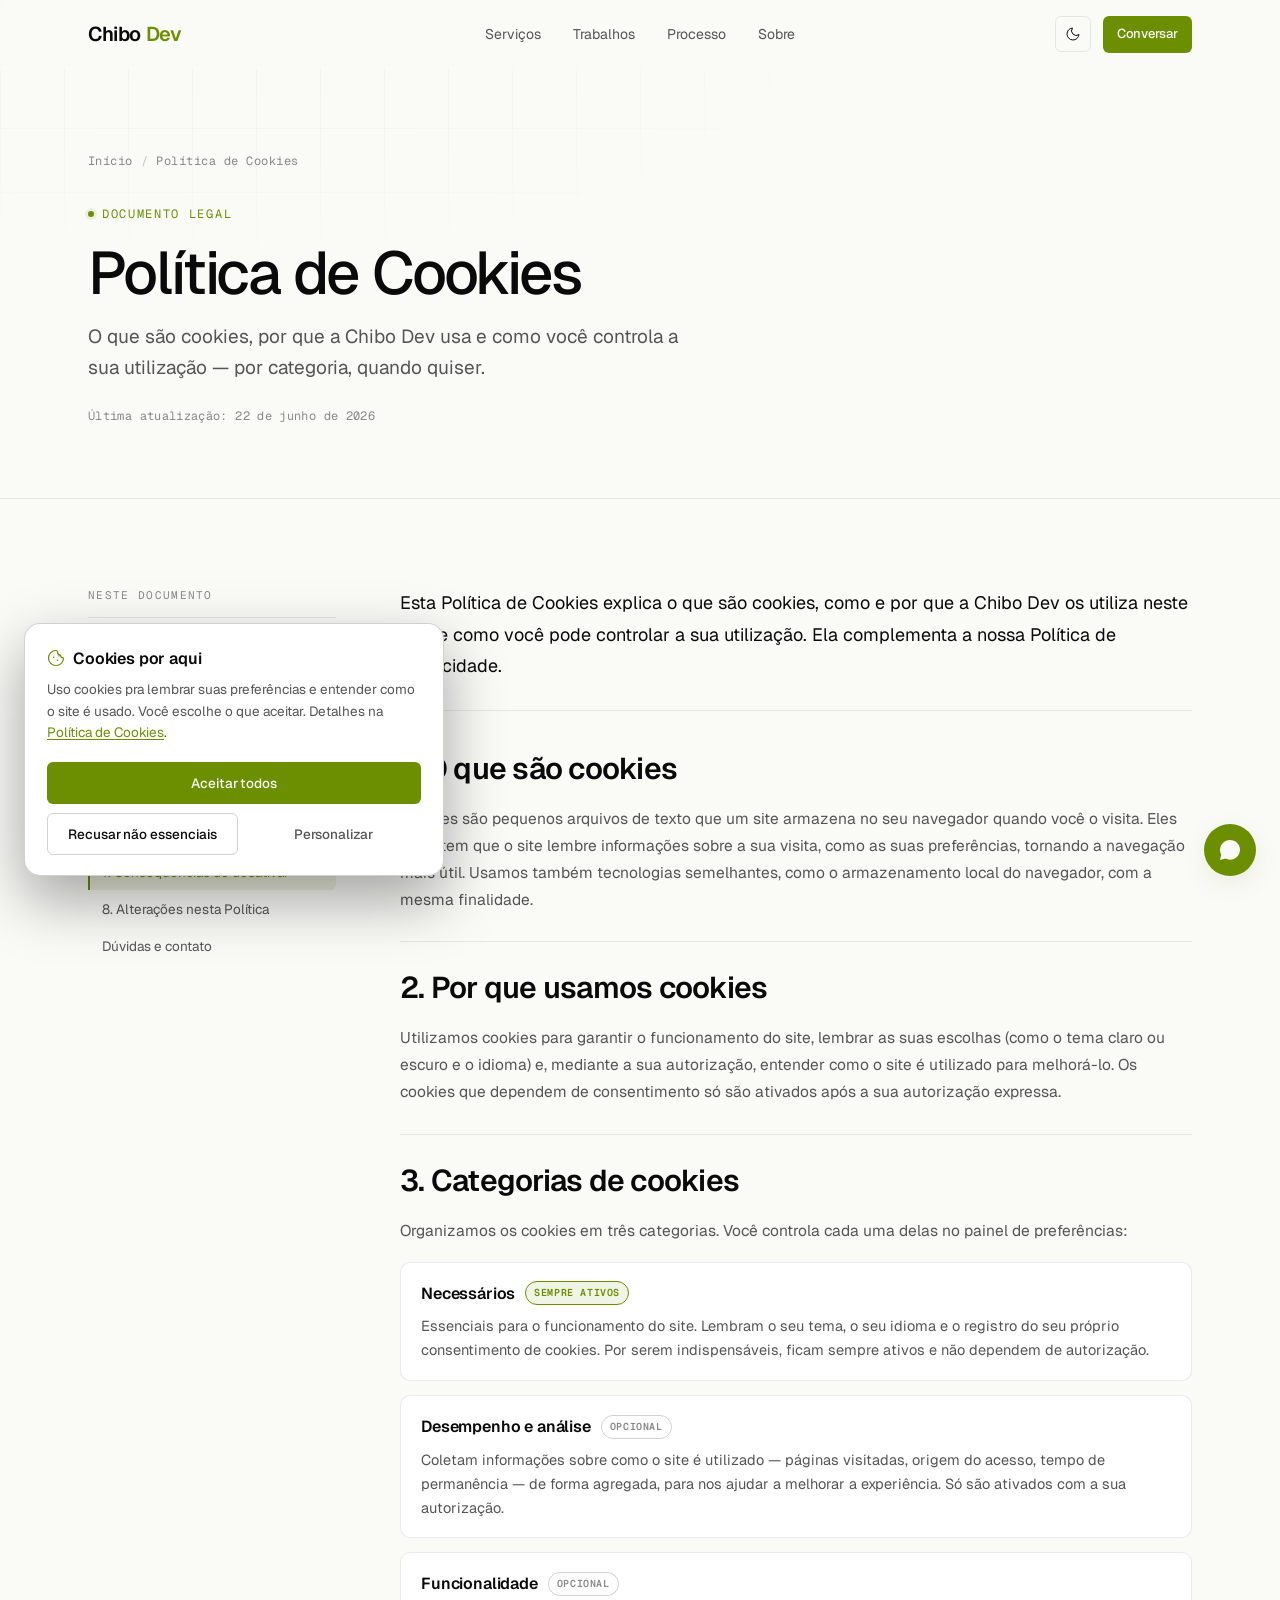
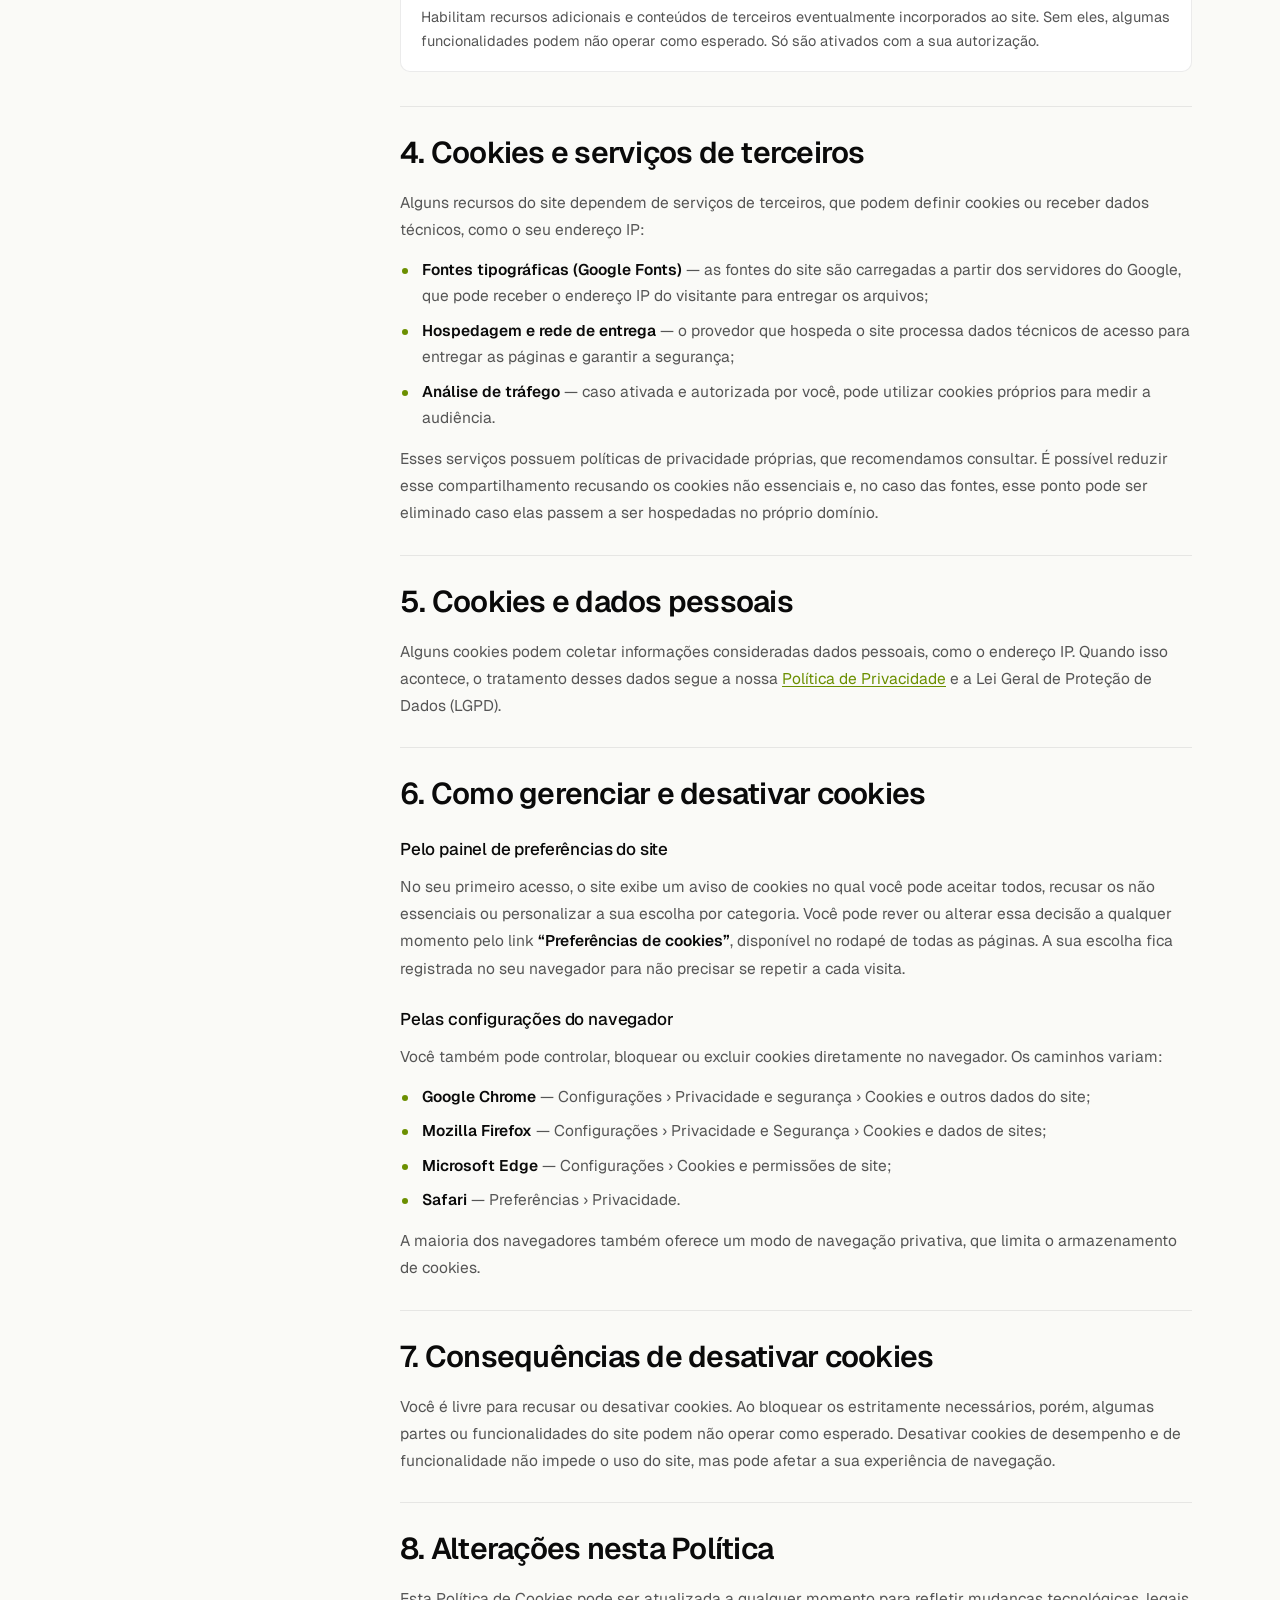
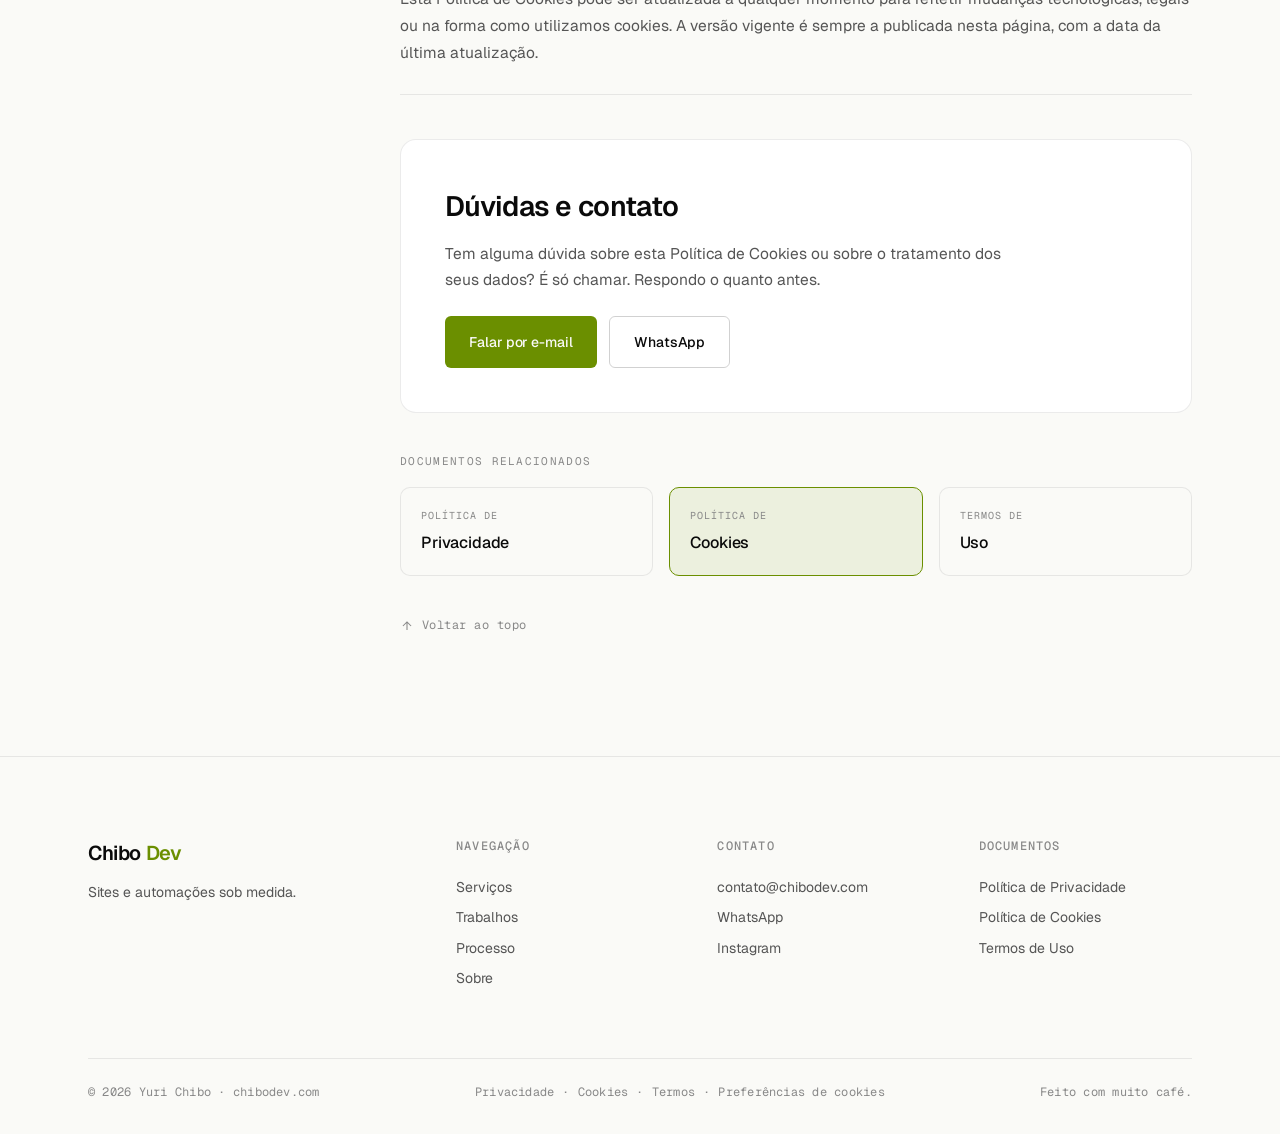
==== politica-de-cookies.html @ 5eee19a0 "Add files via upload" ====
<!DOCTYPE html>
<html lang="pt-BR" data-theme="dark">
<head>
  <meta charset="UTF-8" />
  <meta name="viewport" content="width=device-width, initial-scale=1.0" />
  <meta name="description" content="O que são cookies, como a Chibo Dev os utiliza e como você pode gerenciar ou desativar a sua utilização." />
  <meta name="author" content="Yuri Chibo" />
  <meta name="robots" content="index, follow" />
  <meta property="og:title" content="Política de Cookies | Chibo Dev" />
  <meta property="og:description" content="O que são cookies, como a Chibo Dev os utiliza e como você pode gerenciar ou desativar a sua utilização." />
  <meta property="og:type" content="website" />
  <meta property="og:url" content="https://chibodev.com/politica-de-cookies.html" />
  <link rel="canonical" href="https://chibodev.com/politica-de-cookies.html" />
  <title>Política de Cookies | Chibo Dev</title>
  <link rel="preconnect" href="https://fonts.googleapis.com" />
  <link rel="preconnect" href="https://fonts.gstatic.com" crossorigin />
  <link href="https://fonts.googleapis.com/css2?family=Geist:wght@300;400;500;600;700&family=Geist+Mono:wght@400;500&display=swap" rel="stylesheet" />
  <link rel="stylesheet" href="assets/css/style.css" />
</head>
<body>
  <a id="top"></a>
  <header class="header" id="header">
    <div class="container header__inner">
      <a href="index.html" class="logo" aria-label="Chibo Dev">
        Chibo <span class="logo__dot">Dev</span>
      </a>
      <nav class="nav" aria-label="Navegação principal">
        <a href="index.html#services">Serviços</a>
        <a href="index.html#work">Trabalhos</a>
        <a href="index.html#process">Processo</a>
        <a href="index.html#about">Sobre</a>
      </nav>
      <div class="header__actions">
        <button class="theme-toggle" id="themeToggle" aria-label="Alternar tema">
          <svg class="theme-toggle__icon theme-toggle__icon--sun" viewBox="0 0 24 24" fill="none" stroke="currentColor" stroke-width="1.5"><circle cx="12" cy="12" r="4"/><path d="M12 2v2M12 20v2M4.93 4.93l1.41 1.41M17.66 17.66l1.41 1.41M2 12h2M20 12h2M4.93 19.07l1.41-1.41M17.66 6.34l1.41-1.41"/></svg>
          <svg class="theme-toggle__icon theme-toggle__icon--moon" viewBox="0 0 24 24" fill="none" stroke="currentColor" stroke-width="1.5"><path d="M21 12.79A9 9 0 1 1 11.21 3 7 7 0 0 0 21 12.79z"/></svg>
        </button>
        <a href="index.html#contact" class="btn btn--primary btn--sm">Conversar</a>
      </div>
    </div>
  </header>

  <section class="legal-hero">
    <div class="container legal-hero__inner">
      <nav class="breadcrumb" aria-label="Você está em">
        <a href="index.html">Início</a>
        <span class="breadcrumb__sep">/</span>
        <span>Política de Cookies</span>
      </nav>
      <span class="legal-hero__eyebrow">Documento legal</span>
      <h1 class="legal-hero__title">Política de Cookies</h1>
      <p class="legal-hero__lead">O que são cookies, por que a Chibo Dev usa e como você controla a sua utilização — por categoria, quando quiser.</p>
      <p class="legal-hero__meta">Última atualização: 22 de junho de 2026</p>
    </div>
  </section>

  <div class="container">
    <div class="legal-layout">
      <aside class="legal-toc">
        <div class="legal-toc__title">Neste documento <span class="legal-toc__toggle" aria-hidden="true"></span></div>
        <ul class="legal-toc__list">
          <li><a href="#o-que-sao">1. O que são cookies</a></li>
          <li><a href="#por-que">2. Por que usamos cookies</a></li>
          <li><a href="#categorias">3. Categorias de cookies</a></li>
          <li><a href="#terceiros">4. Cookies e serviços de terceiros</a></li>
          <li><a href="#dados-pessoais">5. Cookies e dados pessoais</a></li>
          <li><a href="#gerenciar">6. Como gerenciar e desativar</a></li>
          <li><a href="#consequencias">7. Consequências de desativar</a></li>
          <li><a href="#alteracoes">8. Alterações nesta Política</a></li>
          <li><a href="#contato">Dúvidas e contato</a></li>
        </ul>
      </aside>
      <div class="legal-content">
        <p class="legal-intro">Esta Política de Cookies explica o que são cookies, como e por que a Chibo Dev os utiliza neste site, e como você pode controlar a sua utilização. Ela complementa a nossa <a href="politica-de-privacidade.html">Política de Privacidade</a>.</p>
        <div class="legal-block">
          <h2 id="o-que-sao">1. O que são cookies</h2>
          <p>Cookies são pequenos arquivos de texto que um site armazena no seu navegador quando você o visita. Eles permitem que o site lembre informações sobre a sua visita, como as suas preferências, tornando a navegação mais útil. Usamos também tecnologias semelhantes, como o armazenamento local do navegador, com a mesma finalidade.</p>
        </div>
        <div class="legal-block">
          <h2 id="por-que">2. Por que usamos cookies</h2>
          <p>Utilizamos cookies para garantir o funcionamento do site, lembrar as suas escolhas (como o tema claro ou escuro e o idioma) e, mediante a sua autorização, entender como o site é utilizado para melhorá-lo. Os cookies que dependem de consentimento só são ativados após a sua autorização expressa.</p>
        </div>
        <div class="legal-block">
          <h2 id="categorias">3. Categorias de cookies</h2>
          <p>Organizamos os cookies em três categorias. Você controla cada uma delas no painel de preferências:</p>
          <div class="legal-deflist">
          <div class="legal-defitem">
            <div class="legal-defitem__term">Necessários <span class="legal-defitem__tag legal-defitem__tag--always">Sempre ativos</span></div>
            <div class="legal-defitem__desc">Essenciais para o funcionamento do site. Lembram o seu tema, o seu idioma e o registro do seu próprio consentimento de cookies. Por serem indispensáveis, ficam sempre ativos e não dependem de autorização.</div>
          </div>
          <div class="legal-defitem">
            <div class="legal-defitem__term">Desempenho e análise <span class="legal-defitem__tag">Opcional</span></div>
            <div class="legal-defitem__desc">Coletam informações sobre como o site é utilizado — páginas visitadas, origem do acesso, tempo de permanência — de forma agregada, para nos ajudar a melhorar a experiência. Só são ativados com a sua autorização.</div>
          </div>
          <div class="legal-defitem">
            <div class="legal-defitem__term">Funcionalidade <span class="legal-defitem__tag">Opcional</span></div>
            <div class="legal-defitem__desc">Habilitam recursos adicionais e conteúdos de terceiros eventualmente incorporados ao site. Sem eles, algumas funcionalidades podem não operar como esperado. Só são ativados com a sua autorização.</div>
          </div>
          </div>
        </div>
        <div class="legal-block">
          <h2 id="terceiros">4. Cookies e serviços de terceiros</h2>
          <p>Alguns recursos do site dependem de serviços de terceiros, que podem definir cookies ou receber dados técnicos, como o seu endereço IP:</p>
          <ul>
            <li><strong>Fontes tipográficas (Google Fonts)</strong> — as fontes do site são carregadas a partir dos servidores do Google, que pode receber o endereço IP do visitante para entregar os arquivos;</li>
            <li><strong>Hospedagem e rede de entrega</strong> — o provedor que hospeda o site processa dados técnicos de acesso para entregar as páginas e garantir a segurança;</li>
            <li><strong>Análise de tráfego</strong> — caso ativada e autorizada por você, pode utilizar cookies próprios para medir a audiência.</li>
          </ul>
          <p>Esses serviços possuem políticas de privacidade próprias, que recomendamos consultar. É possível reduzir esse compartilhamento recusando os cookies não essenciais e, no caso das fontes, esse ponto pode ser eliminado caso elas passem a ser hospedadas no próprio domínio.</p>
        </div>
        <div class="legal-block">
          <h2 id="dados-pessoais">5. Cookies e dados pessoais</h2>
          <p>Alguns cookies podem coletar informações consideradas dados pessoais, como o endereço IP. Quando isso acontece, o tratamento desses dados segue a nossa <a href="politica-de-privacidade.html">Política de Privacidade</a> e a Lei Geral de Proteção de Dados (LGPD).</p>
        </div>
        <div class="legal-block">
          <h2 id="gerenciar">6. Como gerenciar e desativar cookies</h2>
          <h3>Pelo painel de preferências do site</h3>
          <p>No seu primeiro acesso, o site exibe um aviso de cookies no qual você pode aceitar todos, recusar os não essenciais ou personalizar a sua escolha por categoria. Você pode rever ou alterar essa decisão a qualquer momento pelo link <strong>“Preferências de cookies”</strong>, disponível no rodapé de todas as páginas. A sua escolha fica registrada no seu navegador para não precisar se repetir a cada visita.</p>
          <h3>Pelas configurações do navegador</h3>
          <p>Você também pode controlar, bloquear ou excluir cookies diretamente no navegador. Os caminhos variam:</p>
          <ul>
            <li><strong>Google Chrome</strong> — Configurações › Privacidade e segurança › Cookies e outros dados do site;</li>
            <li><strong>Mozilla Firefox</strong> — Configurações › Privacidade e Segurança › Cookies e dados de sites;</li>
            <li><strong>Microsoft Edge</strong> — Configurações › Cookies e permissões de site;</li>
            <li><strong>Safari</strong> — Preferências › Privacidade.</li>
          </ul>
          <p>A maioria dos navegadores também oferece um modo de navegação privativa, que limita o armazenamento de cookies.</p>
        </div>
        <div class="legal-block">
          <h2 id="consequencias">7. Consequências de desativar cookies</h2>
          <p>Você é livre para recusar ou desativar cookies. Ao bloquear os estritamente necessários, porém, algumas partes ou funcionalidades do site podem não operar como esperado. Desativar cookies de desempenho e de funcionalidade não impede o uso do site, mas pode afetar a sua experiência de navegação.</p>
        </div>
        <div class="legal-block">
          <h2 id="alteracoes">8. Alterações nesta Política</h2>
          <p>Esta Política de Cookies pode ser atualizada a qualquer momento para refletir mudanças tecnológicas, legais ou na forma como utilizamos cookies. A versão vigente é sempre a publicada nesta página, com a data da última atualização.</p>
        </div>
        <div class="legal-contact">
          <h2 id="contato">Dúvidas e contato</h2>
          <p>Tem alguma dúvida sobre esta Política de Cookies ou sobre o tratamento dos seus dados? É só chamar. Respondo o quanto antes.</p>
          <div class="legal-contact__actions">
            <a href="mailto:contato@chibodev.com" class="btn btn--primary">Falar por e-mail</a>
            <a href="https://wa.me/5511981783418" target="_blank" rel="noopener" class="btn btn--ghost">WhatsApp</a>
          </div>
        </div>

        <div class="legal-related">
          <p class="legal-related__title">Documentos relacionados</p>
          <div class="legal-related__grid">
          <a href="politica-de-privacidade.html" class="legal-related__card">
            <span class="legal-related__card-label">Política de</span>
            <span class="legal-related__card-title">Privacidade</span>
          </a>
          <a href="politica-de-cookies.html" class="legal-related__card" aria-current="page">
            <span class="legal-related__card-label">Política de</span>
            <span class="legal-related__card-title">Cookies</span>
          </a>
          <a href="termos-de-uso.html" class="legal-related__card">
            <span class="legal-related__card-label">Termos de</span>
            <span class="legal-related__card-title">Uso</span>
          </a>
          </div>
        </div>

        <a href="#top" class="to-top" data-to-top><svg viewBox="0 0 24 24" fill="none" stroke="currentColor" stroke-width="1.8"><path d="M12 19V5M5 12l7-7 7 7"/></svg> Voltar ao topo</a>
      </div>
    </div>
  </div>

  <footer class="footer">
    <div class="container">
      <div class="footer__grid">
        <div class="footer__brand">
          <div class="logo">Chibo <span class="logo__dot">Dev</span></div>
          <p>Sites e automações sob medida.</p>
        </div>
        <div class="footer__col">
          <h4>Navegação</h4>
          <a href="index.html#services">Serviços</a>
          <a href="index.html#work">Trabalhos</a>
          <a href="index.html#process">Processo</a>
          <a href="index.html#about">Sobre</a>
        </div>
        <div class="footer__col">
          <h4>Contato</h4>
          <a href="mailto:contato@chibodev.com">contato@chibodev.com</a>
          <a href="https://wa.me/5511981783418" target="_blank" rel="noopener">WhatsApp</a>
          <a href="https://instagram.com/chibodev" target="_blank" rel="noopener">Instagram</a>
        </div>
        <div class="footer__col">
          <h4>Documentos</h4>
          <a href="politica-de-privacidade.html">Política de Privacidade</a>
          <a href="politica-de-cookies.html">Política de Cookies</a>
          <a href="termos-de-uso.html">Termos de Uso</a>
        </div>
      </div>
      <div class="footer__bottom">
        <span>© 2026 Yuri Chibo · chibodev.com</span>
        <nav class="footer__legal" aria-label="Páginas legais">
          <a href="politica-de-privacidade.html">Privacidade</a>
          <span class="footer__legal-sep" aria-hidden="true">·</span>
          <a href="politica-de-cookies.html">Cookies</a>
          <span class="footer__legal-sep" aria-hidden="true">·</span>
          <a href="termos-de-uso.html">Termos</a>
          <span class="footer__legal-sep" aria-hidden="true">·</span>
          <a href="#" data-cookie-prefs>Preferências de cookies</a>
        </nav>
        <span>Feito com muito café.</span>
      </div>
    </div>
  </footer>

  <a href="https://wa.me/5511981783418" class="float-wa" target="_blank" rel="noopener" aria-label="WhatsApp"><svg viewBox="0 0 24 24" fill="currentColor"><path d="M17.5 14.4c-.3-.1-1.7-.8-1.9-.9-.3-.1-.5-.1-.7.1-.2.3-.8.9-.9 1.1-.2.2-.3.2-.6.1-.3-.1-1.2-.4-2.3-1.4-.9-.8-1.4-1.7-1.6-2-.2-.3 0-.5.1-.6.1-.1.3-.3.4-.5.1-.2.2-.3.3-.5.1-.2 0-.4 0-.5 0-.1-.7-1.6-.9-2.2-.2-.6-.5-.5-.7-.5h-.6c-.2 0-.5.1-.8.4-.3.3-1 1-1 2.4 0 1.4 1 2.8 1.2 3 .1.2 2 3.1 4.9 4.3.7.3 1.2.5 1.6.6.7.2 1.3.2 1.8.1.5-.1 1.7-.7 1.9-1.3.2-.6.2-1.2.2-1.3-.1-.2-.3-.3-.6-.4M12 2C6.5 2 2 6.5 2 12c0 1.7.4 3.3 1.2 4.7L2 22l5.5-1.4c1.3.7 2.9 1.1 4.5 1.1 5.5 0 10-4.5 10-10S17.5 2 12 2z"/></svg></a>

  <script src="assets/js/main.js"></script>
  <script src="assets/js/cookie-consent.js"></script>
</body>
</html>
---- assets/css/style.css ----
/* ==========================================================
   CHIBO DEVELOPER · PORTFOLIO
   Design system: técnico/editorial · Lime accent · Dark/Light
   ========================================================== */

/* ----- Reset ----- */
*, *::before, *::after { box-sizing: border-box; margin: 0; padding: 0; }
html { scroll-behavior: smooth; -webkit-text-size-adjust: 100%; }
body {
  font-family: 'Geist', -apple-system, BlinkMacSystemFont, sans-serif;
  font-size: 16px;
  line-height: 1.6;
  font-weight: 400;
  color: var(--text);
  background: var(--bg);
  -webkit-font-smoothing: antialiased;
  -moz-osx-font-smoothing: grayscale;
  transition: background-color .3s ease, color .3s ease;
  overflow-x: hidden;
}
img, svg { display: block; max-width: 100%; }
button { font-family: inherit; cursor: pointer; border: none; background: none; color: inherit; }
a { color: inherit; text-decoration: none; }
ul, ol { list-style: none; }

/* ----- Tokens ----- */
:root {
  /* Lime accents calibrados para cada tema */
  --lime-bright: #C0FF3E;
  --lime-soft: #9FE000;
  --lime-deep: #6B8F00;

  /* Borders, radius, etc */
  --radius-sm: 6px;
  --radius-md: 10px;
  --radius-lg: 16px;
  --radius-xl: 24px;

  --container-max: 1200px;
  --container-pad: clamp(20px, 5vw, 48px);

  --ease: cubic-bezier(0.22, 1, 0.36, 1);
}

/* ----- Tema escuro (default) ----- */
[data-theme="dark"] {
  --bg: #0A0A0A;
  --bg-elev: #131313;
  --bg-elev-2: #1A1A1A;
  --text: #F4F4F4;
  --text-soft: #A8A8A8;
  --text-mute: #6E6E6E;
  --border: rgba(255,255,255,0.08);
  --border-strong: rgba(255,255,255,0.16);
  --accent: var(--lime-bright);
  --accent-text: #0A0A0A;
  --accent-soft: rgba(192, 255, 62, 0.08);

  --grid-line: rgba(255,255,255,0.04);
  --noise-opacity: 0.04;
}

/* ----- Tema claro ----- */
[data-theme="light"] {
  --bg: #FAFAF7;
  --bg-elev: #FFFFFF;
  --bg-elev-2: #F2F1EC;
  --text: #0A0A0A;
  --text-soft: #555;
  --text-mute: #888;
  --border: rgba(0,0,0,0.08);
  --border-strong: rgba(0,0,0,0.18);
  --accent: var(--lime-deep);
  --accent-text: #FAFAF7;
  --accent-soft: rgba(107, 143, 0, 0.10);

  --grid-line: rgba(0,0,0,0.04);
  --noise-opacity: 0.02;
}

/* ----- Tipografia ----- */
.mono {
  font-family: 'Geist Mono', monospace;
}

/* ----- Layout base ----- */
.container {
  width: 100%;
  max-width: var(--container-max);
  margin: 0 auto;
  padding-left: var(--container-pad);
  padding-right: var(--container-pad);
}

section {
  padding: clamp(80px, 12vw, 160px) 0;
  position: relative;
}

/* ----- Section head ----- */
.section-head {
  display: flex;
  align-items: baseline;
  gap: 16px;
  margin-bottom: clamp(40px, 6vw, 80px);
  flex-wrap: wrap;
}
.section-head--inline { margin-bottom: 24px; }

.section-head__num {
  font-family: 'Geist Mono', monospace;
  font-size: 13px;
  color: var(--text-mute);
  letter-spacing: 0.1em;
}

.section-head__title {
  font-family: 'Geist', sans-serif;
  font-weight: 500;
  font-size: clamp(36px, 6vw, 64px);
  line-height: 1.05;
  letter-spacing: -0.035em;
}

.section-head__sub {
  font-size: 16px;
  color: var(--text-soft);
  margin-left: auto;
  max-width: 320px;
}

/* ============================================== */
/* HEADER                                          */
/* ============================================== */
/* ============================================== */
/* TRANSIÇÃO ENTRE PÁGINAS (View Transitions API)  */
/* ============================================== */
/* Cross-fade nativo entre páginas do mesmo domínio. Progressive enhancement:
   navegadores sem suporte apenas navegam, sem animação (URL, voltar, SEO e
   links seguem normais). O header e o botão de WhatsApp recebem
   view-transition-name para ficarem ESTÁVEIS enquanto só o conteúdo faz o fade. */
@view-transition { navigation: auto; }

::view-transition-old(root),
::view-transition-new(root) {
  animation-duration: .32s;
  animation-timing-function: cubic-bezier(.4, 0, .2, 1);
}

@media (prefers-reduced-motion: reduce) {
  @view-transition { navigation: none; }
}

.header {
  position: fixed;
  top: 0; left: 0; right: 0;
  z-index: 100;
  padding: 16px 0;
  background: color-mix(in srgb, var(--bg) 75%, transparent);
  backdrop-filter: blur(16px);
  -webkit-backdrop-filter: blur(16px);
  border-bottom: 1px solid transparent;
  transition: border-color .3s ease, padding .3s ease;
  view-transition-name: site-header;
}
.header.is-scrolled {
  border-bottom-color: var(--border);
  padding: 12px 0;
}

.header__inner {
  display: grid;
  grid-template-columns: 1fr auto 1fr;
  align-items: center;
  gap: 24px;
}

.logo {
  font-size: 20px;
  font-weight: 600;
  letter-spacing: -0.02em;
  font-family: 'Geist', sans-serif;
  justify-self: start;
}
.logo__dot { color: var(--accent); }

.nav {
  display: flex;
  gap: 32px;
  font-size: 14px;
  justify-self: center;
}
.nav a {
  color: var(--text-soft);
  position: relative;
  transition: color .2s ease;
}
.nav a:hover { color: var(--text); }
.nav a::after {
  content: '';
  position: absolute;
  bottom: -4px; left: 0;
  width: 0; height: 1px;
  background: var(--accent);
  transition: width .3s var(--ease);
}
.nav a:hover::after { width: 100%; }

.header__actions {
  display: flex;
  align-items: center;
  gap: 12px;
  justify-self: end;
}

/* Lang toggle */
.lang-toggle {
  font-family: 'Geist Mono', monospace;
  font-size: 12px;
  letter-spacing: 0.05em;
  display: flex;
  align-items: center;
  gap: 6px;
  padding: 6px 10px;
  border: 1px solid var(--border);
  border-radius: var(--radius-sm);
  transition: border-color .2s ease;
}
.lang-toggle:hover { border-color: var(--border-strong); }
.lang-toggle__opt {
  color: var(--text-mute);
  font-weight: 400;
  transition: color .2s ease, font-weight .2s ease;
}
.lang-toggle__opt.is-active {
  color: var(--text);
  font-weight: 500;
}
.lang-toggle__sep {
  color: var(--text-mute);
}

/* Theme toggle */
.theme-toggle {
  width: 36px; height: 36px;
  display: flex; align-items: center; justify-content: center;
  border: 1px solid var(--border);
  border-radius: var(--radius-sm);
  position: relative;
  transition: border-color .2s ease;
}
.theme-toggle:hover { border-color: var(--border-strong); }
.theme-toggle__icon {
  width: 16px; height: 16px;
  position: absolute;
  transition: opacity .3s ease, transform .3s ease;
}
[data-theme="dark"] .theme-toggle__icon--sun { opacity: 1; transform: rotate(0); }
[data-theme="dark"] .theme-toggle__icon--moon { opacity: 0; transform: rotate(-90deg); }
[data-theme="light"] .theme-toggle__icon--sun { opacity: 0; transform: rotate(90deg); }
[data-theme="light"] .theme-toggle__icon--moon { opacity: 1; transform: rotate(0); }

/* ============================================== */
/* BUTTONS                                         */
/* ============================================== */
.btn {
  display: inline-flex;
  align-items: center;
  justify-content: center;
  gap: 8px;
  padding: 14px 24px;
  font-size: 14px;
  font-weight: 500;
  font-family: 'Geist', sans-serif;
  border-radius: var(--radius-sm);
  transition: all .25s var(--ease);
  cursor: pointer;
  letter-spacing: -0.005em;
  position: relative;
  overflow: hidden;
}
.btn svg { width: 16px; height: 16px; }
.btn--sm { padding: 8px 14px; font-size: 13px; }
.btn--block { width: 100%; }

.btn--primary {
  background: var(--accent);
  color: var(--accent-text);
}
.btn--primary:hover {
  transform: translateY(-1px);
  box-shadow: 0 4px 24px var(--accent-soft);
}
.btn--primary:active { transform: translateY(0); }

.btn--ghost {
  border: 1px solid var(--border-strong);
  color: var(--text);
}
.btn--ghost:hover {
  background: var(--bg-elev);
  border-color: var(--text);
}

/* ============================================== */
/* HERO                                            */
/* ============================================== */
.hero {
  min-height: 100vh;
  min-height: 100svh;
  display: flex;
  align-items: center;
  position: relative;
  padding-top: 120px;
  padding-bottom: 80px;
  overflow: hidden;
}

.hero__container {
  position: relative;
  z-index: 2;
}

.hero__bg {
  position: absolute;
  inset: 0;
  pointer-events: none;
}
.hero__grid {
  position: absolute;
  inset: 0;
  background-image:
    linear-gradient(var(--grid-line) 1px, transparent 1px),
    linear-gradient(90deg, var(--grid-line) 1px, transparent 1px);
  background-size: 64px 64px;
  mask-image: radial-gradient(ellipse 80% 60% at 50% 50%, black 30%, transparent 80%);
  -webkit-mask-image: radial-gradient(ellipse 80% 60% at 50% 50%, black 30%, transparent 80%);
  animation: gridShift 30s linear infinite;
}

/* Glow lime que pulsa sutilmente no fundo */
.hero__glow {
  position: absolute;
  width: 800px;
  height: 800px;
  left: 50%;
  top: 50%;
  transform: translate(-50%, -50%);
  background: radial-gradient(circle, var(--accent-soft) 0%, transparent 60%);
  filter: blur(60px);
  opacity: 0.6;
  animation: glowPulse 6s ease-in-out infinite;
}

/* Marquee de palavras-chave atravessando o fundo */
.hero__marquee {
  position: absolute;
  top: 50%;
  left: 0; right: 0;
  transform: translateY(-50%) rotate(-3deg);
  pointer-events: none;
  overflow: hidden;
  z-index: 1;
  opacity: 0.06;
}
.hero__marquee-track {
  display: flex;
  gap: 32px;
  white-space: nowrap;
  font-family: 'Geist', sans-serif;
  font-weight: 600;
  font-size: clamp(60px, 10vw, 140px);
  letter-spacing: -0.04em;
  color: var(--text);
  animation: marquee 40s linear infinite;
}
.hero__marquee-track span {
  display: inline-block;
}

/* Pills flutuantes decorativas */
.hero__pills {
  position: absolute;
  inset: 0;
  pointer-events: none;
  z-index: 1;
}
.hero-pill {
  position: absolute;
  font-family: 'Geist Mono', monospace;
  font-size: 12px;
  padding: 6px 14px;
  background: var(--bg-elev);
  border: 1px solid var(--border-strong);
  border-radius: 100px;
  color: var(--text-soft);
  white-space: nowrap;
  animation: floatPill 6s ease-in-out infinite;
  opacity: 0;
}
.hero-pill--1 {
  top: 18%; right: 6%;
  animation-delay: 1s;
  color: var(--accent);
  border-color: var(--accent);
  background: var(--accent-soft);
}
.hero-pill--2 {
  top: 32%; right: 12%;
  animation-delay: 1.4s;
}
.hero-pill--3 {
  bottom: 28%; right: 8%;
  animation-delay: 1.8s;
}
.hero-pill--4 {
  top: 22%; left: 4%;
  animation-delay: 2.2s;
}

.hero__meta {
  display: inline-flex;
  align-items: center;
  gap: 8px;
  padding: 6px 12px;
  border: 1px solid var(--border);
  border-radius: 100px;
  font-family: 'Geist Mono', monospace;
  font-size: 12px;
  color: var(--text-soft);
  margin-bottom: 32px;
  animation: fadeInUp .8s var(--ease) both;
  background: var(--bg-elev);
}
.status-dot {
  width: 7px; height: 7px;
  background: var(--accent);
  border-radius: 50%;
  box-shadow: 0 0 0 0 var(--accent);
  animation: pulse 2s infinite;
}

.hero__title {
  font-family: 'Geist', sans-serif;
  font-weight: 600;
  font-size: clamp(48px, 9vw, 120px);
  line-height: 0.95;
  letter-spacing: -0.045em;
  margin-bottom: 32px;
}
.hero__line {
  display: block;
  overflow: hidden;
}
.hero__word {
  display: inline-block;
  animation: revealWord 1s var(--ease) both;
}
.hero__line--1 .hero__word { animation-delay: .2s; }
.hero__line--2 .hero__word { animation-delay: .4s; }
.hero__em {
  font-style: normal;
  color: var(--accent);
  position: relative;
  display: inline-block;
  white-space: nowrap;
  animation: revealWord 1s var(--ease) .6s both;
}
.hero__em::after {
  content: '';
  position: absolute;
  bottom: 0.05em; left: 0; right: 0;
  height: 4px;
  background: var(--accent);
  opacity: 0.35;
  transform-origin: left;
  transform: scaleX(0);
  animation: slideInRight 1s var(--ease) 1.4s forwards;
}
.hero__dot {
  color: var(--accent);
  animation: revealWord 1s var(--ease) .7s both, dotBlink 1.5s ease-in-out 2s infinite;
  display: inline-block;
}

.hero__sub {
  font-size: clamp(16px, 1.5vw, 20px);
  color: var(--text-soft);
  max-width: 580px;
  margin-bottom: 48px;
  animation: fadeInUp .8s var(--ease) .8s both;
}

.hero__cta {
  display: flex;
  flex-wrap: wrap;
  gap: 12px;
  animation: fadeInUp .8s var(--ease) .9s both;
  margin-bottom: 64px;
}

/* Hero stats no rodapé */
.hero__stats {
  display: flex;
  align-items: center;
  gap: 24px;
  flex-wrap: wrap;
  padding-top: 32px;
  border-top: 1px solid var(--border);
  max-width: 580px;
  animation: fadeInUp .8s var(--ease) 1.1s both;
}
.hero-stat {
  display: flex;
  flex-direction: column;
  gap: 4px;
}
.hero-stat__num {
  font-family: 'Geist', sans-serif;
  font-weight: 600;
  font-size: 32px;
  line-height: 1;
  color: var(--accent);
  letter-spacing: -0.03em;
}
.hero-stat__label {
  font-family: 'Geist Mono', monospace;
  font-size: 11px;
  color: var(--text-mute);
  text-transform: uppercase;
  letter-spacing: 0.1em;
}
.hero-stat__sep {
  width: 1px; height: 36px;
  background: var(--border);
}

.hero__scroll {
  position: absolute;
  bottom: 32px;
  left: 50%;
  transform: translateX(-50%);
  display: flex;
  flex-direction: column;
  align-items: center;
  gap: 12px;
  font-family: 'Geist Mono', monospace;
  font-size: 11px;
  color: var(--text-mute);
  letter-spacing: 0.1em;
  text-transform: uppercase;
  animation: fadeInUp .8s var(--ease) 1.4s both;
  z-index: 2;
}
.hero__scroll-line {
  width: 1px; height: 40px;
  background: linear-gradient(to bottom, var(--text-mute) 50%, transparent);
  position: relative;
}
.hero__scroll-line::after {
  content: '';
  position: absolute;
  top: 0; left: 0;
  width: 100%; height: 30%;
  background: var(--accent);
  animation: scrollDown 2s ease-in-out infinite;
}

/* ============================================== */
/* LOGOS                                           */
/* ============================================== */
.logos {
  padding: 60px 0;
  border-top: 1px solid var(--border);
  border-bottom: 1px solid var(--border);
}
.logos__title {
  font-family: 'Geist Mono', monospace;
  font-size: 12px;
  color: var(--text-mute);
  text-transform: uppercase;
  letter-spacing: 0.1em;
  text-align: center;
  margin-bottom: 32px;
}
.logos__row {
  display: flex;
  flex-wrap: wrap;
  align-items: center;
  justify-content: space-around;
  gap: 32px;
}
.logo-placeholder {
  font-family: 'Geist Mono', monospace;
  font-size: 13px;
  color: var(--text-mute);
  padding: 12px 20px;
  border: 1px dashed var(--border-strong);
  border-radius: var(--radius-sm);
  letter-spacing: 0.05em;
  transition: all .3s ease;
}
.logo-placeholder:hover {
  color: var(--text);
  border-color: var(--text);
}

/* ============================================== */
/* SERVICES                                        */
/* ============================================== */
.services {
  position: relative;
  overflow: hidden;
}
.services__grid {
  display: grid;
  grid-template-columns: repeat(2, 1fr);
  gap: 0;
  border-top: 1px solid var(--border);
  border-left: 1px solid var(--border);
  border-radius: var(--radius-md);
  overflow: hidden;
}

.service {
  padding: clamp(24px, 4vw, 48px);
  border-right: 1px solid var(--border);
  border-bottom: 1px solid var(--border);
  background: var(--bg);
  transition: background-color .4s var(--ease), transform .4s var(--ease);
  position: relative;
  overflow: hidden;
}

/* Highlight no hover: linha lime que cresce em diagonal */
.service::before {
  content: '';
  position: absolute;
  top: 0; left: 0;
  width: 100%;
  height: 2px;
  background: var(--accent);
  transform: scaleX(0);
  transform-origin: left;
  transition: transform .5s var(--ease);
}
.service::after {
  content: '';
  position: absolute;
  top: -50%;
  right: -30%;
  width: 200px;
  height: 200px;
  background: radial-gradient(circle, var(--accent-soft) 0%, transparent 70%);
  opacity: 0;
  transition: opacity .5s var(--ease);
  pointer-events: none;
}

.service:hover {
  background: var(--bg-elev);
}
.service:hover::before {
  transform: scaleX(1);
}
.service:hover::after {
  opacity: 1;
}
.service:hover .service__num {
  color: var(--accent);
  letter-spacing: 0.2em;
}
.service:hover .service__title {
  transform: translateX(4px);
}
.service:hover .service__tags li {
  border-color: var(--border-strong);
}

.service--featured {
  background: var(--bg-elev);
}
.service--featured::before {
  transform: scaleX(1);
}

/* Estrela animada no service featured */
.service--featured .service__star {
  position: absolute;
  top: 24px; right: 24px;
  color: var(--accent);
  font-size: 14px;
  animation: starSpin 8s linear infinite;
}

.service__num {
  font-family: 'Geist Mono', monospace;
  font-size: 12px;
  color: var(--text-mute);
  letter-spacing: 0.1em;
  margin-bottom: 24px;
  transition: color .3s ease, letter-spacing .3s ease;
}

.service__title {
  font-family: 'Geist', sans-serif;
  font-weight: 500;
  font-size: clamp(22px, 2.6vw, 28px);
  line-height: 1.2;
  letter-spacing: -0.025em;
  margin-bottom: 16px;
  transition: transform .4s var(--ease);
}

.service__desc {
  color: var(--text-soft);
  font-size: 15px;
  line-height: 1.65;
  margin-bottom: 24px;
  max-width: 480px;
  position: relative;
}

.service__tags {
  display: flex;
  flex-wrap: wrap;
  gap: 8px;
  position: relative;
}
.service__tags li {
  font-family: 'Geist Mono', monospace;
  font-size: 11px;
  color: var(--text-soft);
  padding: 4px 10px;
  border: 1px solid var(--border);
  border-radius: 100px;
  letter-spacing: 0.05em;
  transition: border-color .3s ease, transform .3s var(--ease);
}
.service:hover .service__tags li:nth-child(1) { transform: translateY(-2px); transition-delay: .05s; }
.service:hover .service__tags li:nth-child(2) { transform: translateY(-2px); transition-delay: .1s; }
.service:hover .service__tags li:nth-child(3) { transform: translateY(-2px); transition-delay: .15s; }

/* ============================================== */
/* WORK                                            */
/* ============================================== */
.work {
  background: var(--bg-elev);
  position: relative;
  overflow: hidden;
}

.work__grid {
  display: grid;
  grid-template-columns: repeat(2, 1fr);
  gap: 24px;
}

.case {
  background: var(--bg);
  border: 1px solid var(--border);
  border-radius: var(--radius-lg);
  overflow: hidden;
  transition: all .5s var(--ease);
  cursor: pointer;
  position: relative;
}
.case::before {
  content: '';
  position: absolute;
  inset: 0;
  border-radius: var(--radius-lg);
  border: 1px solid transparent;
  background: linear-gradient(135deg, var(--accent), transparent) border-box;
  -webkit-mask: linear-gradient(#fff 0 0) padding-box, linear-gradient(#fff 0 0);
  -webkit-mask-composite: xor;
          mask-composite: exclude;
  opacity: 0;
  transition: opacity .4s var(--ease);
  pointer-events: none;
}
.case:hover {
  transform: translateY(-6px);
}
.case:hover::before {
  opacity: 1;
}
.case--large {
  grid-column: span 2;
}

.case__visual {
  aspect-ratio: 16 / 10;
  background: var(--bg-elev-2);
  position: relative;
  overflow: hidden;
  border-bottom: 1px solid var(--border);
}
.case--large .case__visual {
  aspect-ratio: 21 / 9;
}

/* Bandeira de país no canto */
.case__flag {
  position: absolute;
  top: 16px; right: 16px;
  font-size: 24px;
  z-index: 3;
  filter: drop-shadow(0 2px 8px rgba(0,0,0,0.3));
}


/* ===== Device mockup: laptop + phone ===== */
.device-mockup {
  position: absolute;
  inset: 0;
  display: flex;
  align-items: center;
  justify-content: center;
  padding: clamp(20px, 4vw, 40px);
  background: radial-gradient(ellipse at center, var(--bg-elev) 0%, var(--bg-elev-2) 100%);
}

/* Laptop frame */
.device-laptop {
  position: relative;
  width: 78%;
  z-index: 1;
  filter: drop-shadow(0 24px 48px rgba(0,0,0,0.25));
  transition: transform .8s var(--ease);
}
.case:hover .device-laptop {
  transform: translateY(-4px) scale(1.01);
}
.device-laptop__screen {
  position: relative;
  background: #1a1a1a;
  border-radius: 10px 10px 2px 2px;
  padding: 12px 12px 20px;
  border: 1px solid rgba(0,0,0,0.4);
}
.device-laptop__screen::before {
  content: '';
  position: absolute;
  top: 5px; left: 50%;
  transform: translateX(-50%);
  width: 4px; height: 4px;
  background: #444;
  border-radius: 50%;
}
.device-laptop__screen > * {
  display: block;
  width: 100%;
  aspect-ratio: 16 / 10;
  border-radius: 3px;
  overflow: hidden;
  background: var(--bg-elev-2);
}
.device-laptop__screen img {
  width: 100%;
  height: 100%;
  object-fit: cover;
  display: block;
}
.device-laptop__base {
  position: relative;
  width: 110%;
  height: 12px;
  margin-left: -5%;
  background: linear-gradient(180deg, #2a2a2a 0%, #1a1a1a 100%);
  border-radius: 0 0 12px 12px;
}
.device-laptop__base::after {
  content: '';
  position: absolute;
  top: 0; left: 50%;
  transform: translateX(-50%);
  width: 18%; height: 4px;
  background: #0a0a0a;
  border-radius: 0 0 6px 6px;
}

/* Phone frame */
.device-phone {
  position: absolute;
  width: 22%;
  max-width: 130px;
  bottom: 12%;
  right: 6%;
  z-index: 2;
  filter: drop-shadow(0 18px 36px rgba(0,0,0,0.35));
  transition: transform .8s var(--ease);
  background: #0a0a0a;
  border-radius: 18px;
  padding: 5px;
  border: 1px solid rgba(255,255,255,0.06);
}
.case:hover .device-phone {
  transform: translateY(-6px) rotate(-2deg);
}
.device-phone__notch {
  position: absolute;
  top: 9px; left: 50%;
  transform: translateX(-50%);
  width: 32%; height: 6px;
  background: #0a0a0a;
  border-radius: 0 0 6px 6px;
  z-index: 3;
}
.device-phone__screen {
  width: 100%;
  aspect-ratio: 9 / 19;
  background: var(--bg-elev-2);
  border-radius: 13px;
  overflow: hidden;
  position: relative;
}
.device-phone__screen img {
  width: 100%;
  height: 100%;
  object-fit: cover;
  display: block;
}

/* Placeholder dentro de cada device */
.device-placeholder {
  width: 100%;
  height: 100%;
  background:
    repeating-linear-gradient(
      45deg,
      rgba(255,255,255,0.04) 0,
      rgba(255,255,255,0.04) 10px,
      transparent 10px,
      transparent 20px
    ),
    var(--bg-elev-2);
  display: flex;
  flex-direction: column;
  align-items: center;
  justify-content: center;
  gap: 6px;
  text-align: center;
  padding: 12px;
}
.device-placeholder__label {
  font-family: 'Geist Mono', monospace;
  font-size: 10px;
  color: var(--text-soft);
  letter-spacing: 0.1em;
  text-transform: uppercase;
  background: var(--bg);
  padding: 4px 8px;
  border-radius: 4px;
  border: 1px solid var(--border);
}
.device-placeholder__hint {
  font-size: 9px;
  color: var(--text-mute);
  font-style: italic;
}

/* Variante destaque (ACES): mais espaçada */
.device-mockup--featured {
  padding: clamp(32px, 5vw, 56px);
}
.device-mockup--featured .device-laptop { width: 70%; }
.device-mockup--featured .device-phone {
  bottom: 10%;
  right: 10%;
  width: 18%;
}

/* ===== Case info ===== */
.case__info {
  padding: 28px;
}
.case__meta {
  display: flex;
  align-items: center;
  gap: 12px;
  margin-bottom: 16px;
  flex-wrap: wrap;
}
.case__type {
  font-family: 'Geist Mono', monospace;
  font-size: 11px;
  color: var(--text-mute);
  text-transform: uppercase;
  letter-spacing: 0.1em;
}
.case__status {
  font-family: 'Geist Mono', monospace;
  font-size: 10px;
  padding: 3px 8px;
  border-radius: 100px;
  letter-spacing: 0.05em;
  text-transform: uppercase;
}
.case__status--live {
  background: var(--accent-soft);
  color: var(--accent);
  border: 1px solid var(--accent);
}
.case__status--featured {
  background: var(--accent);
  color: var(--accent-text);
  border: 1px solid var(--accent);
  font-weight: 500;
}
.case__status--concept {
  background: transparent;
  color: var(--text-mute);
  border: 1px solid var(--border-strong);
}

.case__title {
  font-family: 'Geist', sans-serif;
  font-weight: 500;
  font-size: clamp(20px, 2.2vw, 28px);
  line-height: 1.2;
  letter-spacing: -0.025em;
  margin-bottom: 12px;
  transition: color .3s ease;
}
.case:hover .case__title { color: var(--accent); }
.case--large .case__title {
  font-size: clamp(26px, 3vw, 36px);
  font-weight: 600;
  letter-spacing: -0.03em;
}

.case__desc {
  color: var(--text-soft);
  font-size: 14px;
  line-height: 1.65;
  margin-bottom: 16px;
  max-width: 580px;
}
.case__tags {
  display: flex;
  flex-wrap: wrap;
  gap: 6px;
  margin-bottom: 20px;
}
.case__tags span {
  font-family: 'Geist Mono', monospace;
  font-size: 10px;
  color: var(--text-soft);
  padding: 3px 8px;
  border: 1px solid var(--border);
  border-radius: 100px;
  letter-spacing: 0.05em;
}

.case__link {
  font-family: 'Geist Mono', monospace;
  font-size: 12px;
  color: var(--accent);
  letter-spacing: 0.05em;
  display: inline-block;
  transition: transform .3s var(--ease);
  background: none;
  border: none;
  padding: 0;
  cursor: pointer;
  text-align: left;
}
.case:hover .case__link {
  transform: translateX(6px);
}

/* ============================================== */
/* PROCESS                                         */
/* ============================================== */
.process__wrap {
  position: relative;
}

/* Track de progresso horizontal (desktop) */
.process__track {
  position: absolute;
  top: 28px;
  left: 28px;
  right: 28px;
  height: 1px;
  background: var(--border);
  z-index: 0;
}
.process__progress {
  height: 100%;
  background: linear-gradient(to right, var(--accent), var(--accent));
  width: 0;
  transition: width .8s var(--ease);
  position: relative;
}
.process__progress::after {
  content: '';
  position: absolute;
  top: 50%; right: -4px;
  width: 8px; height: 8px;
  background: var(--accent);
  border-radius: 50%;
  transform: translateY(-50%);
  box-shadow: 0 0 0 4px var(--accent-soft);
}

.process__list {
  display: grid;
  grid-template-columns: repeat(4, 1fr);
  gap: 24px;
  position: relative;
  z-index: 1;
}

.step {
  position: relative;
  opacity: 0.4;
  transition: opacity .6s var(--ease);
}
.step.is-active,
.step.is-passed {
  opacity: 1;
}

.step__num {
  font-family: 'Geist Mono', monospace;
  font-size: 13px;
  color: var(--text-mute);
  background: var(--bg);
  border: 1px solid var(--border);
  width: 56px; height: 56px;
  display: flex;
  align-items: center;
  justify-content: center;
  border-radius: 50%;
  margin-bottom: 24px;
  transition: all .5s var(--ease);
  position: relative;
  z-index: 1;
}
.step.is-active .step__num,
.step.is-passed .step__num {
  border-color: var(--accent);
  color: var(--accent);
}
.step.is-active .step__num {
  background: var(--accent);
  color: var(--accent-text);
  transform: scale(1.15);
  box-shadow: 0 0 0 8px var(--accent-soft);
}
.step.is-active .step__num::before {
  content: '';
  position: absolute;
  inset: -8px;
  border-radius: 50%;
  border: 1px solid var(--accent);
  opacity: 0.3;
  animation: stepPing 1.5s ease-out infinite;
}

.step:hover .step__num {
  border-color: var(--accent);
  color: var(--accent);
  transform: scale(1.1);
}

.step__title {
  font-family: 'Geist', sans-serif;
  font-weight: 500;
  font-size: 22px;
  margin-bottom: 8px;
  letter-spacing: -0.025em;
}
.step__desc {
  color: var(--text-soft);
  font-size: 14px;
  line-height: 1.6;
  margin-bottom: 12px;
}
.step__meta {
  display: inline-block;
  font-family: 'Geist Mono', monospace;
  font-size: 10px;
  padding: 3px 8px;
  border: 1px solid var(--border);
  border-radius: 100px;
  color: var(--text-mute);
  letter-spacing: 0.05em;
}
.step.is-active .step__meta {
  color: var(--accent);
  border-color: var(--accent);
  background: var(--accent-soft);
}

/* ============================================== */
/* ABOUT                                           */
/* ============================================== */
.about {
  background: var(--bg-elev);
  border-top: 1px solid var(--border);
  border-bottom: 1px solid var(--border);
}

.about__inner {
  display: grid;
  grid-template-columns: 1fr 1.2fr;
  gap: clamp(40px, 6vw, 80px);
  align-items: center;
}

.about__visual {
  position: relative;
  aspect-ratio: 1;
  max-width: 420px;
}
.about__monogram {
  width: 100%;
  height: 100%;
  background: var(--bg);
  border: 1px solid var(--border);
  border-radius: var(--radius-lg);
  display: flex;
  align-items: center;
  justify-content: center;
  position: relative;
  overflow: hidden;
}
.about__monogram::before {
  content: '';
  position: absolute;
  inset: 0;
  background-image:
    linear-gradient(var(--grid-line) 1px, transparent 1px),
    linear-gradient(90deg, var(--grid-line) 1px, transparent 1px);
  background-size: 32px 32px;
}
.about__monogram span {
  font-family: 'Geist', sans-serif;
  font-weight: 600;
  font-style: normal;
  font-size: clamp(140px, 22vw, 280px);
  line-height: 1;
  color: var(--accent);
  letter-spacing: -0.05em;
  position: relative;
  z-index: 1;
}

.about__tags {
  position: absolute;
  bottom: -16px; right: -16px;
  display: flex;
  flex-direction: column;
  gap: 8px;
  align-items: flex-end;
}
.about__tag {
  font-family: 'Geist Mono', monospace;
  font-size: 11px;
  background: var(--bg);
  border: 1px solid var(--border-strong);
  padding: 6px 12px;
  border-radius: 100px;
  color: var(--text-soft);
  letter-spacing: 0.05em;
}

.about__content > p {
  color: var(--text-soft);
  font-size: 16px;
  line-height: 1.75;
  margin-bottom: 20px;
  max-width: 580px;
}
.about__lead {
  font-family: 'Geist', sans-serif !important;
  font-size: 26px !important;
  font-weight: 500 !important;
  font-style: normal;
  color: var(--text) !important;
  line-height: 1.3 !important;
  letter-spacing: -0.02em;
  margin: 16px 0 24px !important;
}
.about__lead strong { font-weight: 600; }
.about__content em {
  font-style: normal;
  color: var(--accent);
  font-weight: 500;
}
.about__cta { margin-top: 16px; }

/* ============================================== */
/* FAQ                                             */
/* ============================================== */
.faq__list {
  max-width: 800px;
  margin: 0 auto;
}
.faq__item {
  border-top: 1px solid var(--border);
  padding: 24px 0;
}
.faq__item:last-child {
  border-bottom: 1px solid var(--border);
}
.faq__item summary {
  display: flex;
  align-items: center;
  justify-content: space-between;
  gap: 16px;
  cursor: pointer;
  font-size: clamp(17px, 2vw, 20px);
  font-weight: 500;
  list-style: none;
  transition: color .2s ease;
}
.faq__item summary::-webkit-details-marker { display: none; }
.faq__item summary:hover { color: var(--accent); }

.faq__icon {
  width: 24px; height: 24px;
  position: relative;
  flex-shrink: 0;
}
.faq__icon::before, .faq__icon::after {
  content: '';
  position: absolute;
  background: currentColor;
  transition: transform .3s var(--ease);
}
.faq__icon::before {
  top: 50%; left: 0; right: 0;
  height: 1.5px;
  transform: translateY(-50%);
}
.faq__icon::after {
  left: 50%; top: 0; bottom: 0;
  width: 1.5px;
  transform: translateX(-50%);
}
.faq__item[open] .faq__icon::after { transform: translateX(-50%) rotate(90deg); }

.faq__answer {
  padding-top: 16px;
  color: var(--text-soft);
  font-size: 15px;
  line-height: 1.7;
  max-width: 680px;
}

.faq__item[open] .faq__answer {
  animation: fadeInUp .4s var(--ease);
}

/* ============================================== */
/* CONTACT                                         */
/* ============================================== */
.contact {
  background: var(--bg-elev);
  border-top: 1px solid var(--border);
}

.contact__inner {
  display: grid;
  grid-template-columns: 1fr 1fr;
  gap: clamp(40px, 6vw, 80px);
  align-items: start;
}

.contact__title em {
  font-style: italic;
  color: var(--accent);
}

.contact__sub {
  color: var(--text-soft);
  font-size: 17px;
  margin-bottom: 32px;
  max-width: 420px;
}

.contact__channels {
  display: flex;
  flex-direction: column;
  gap: 16px;
}
.channel {
  padding: 16px 20px;
  border: 1px solid var(--border);
  border-radius: var(--radius-md);
  display: flex;
  flex-direction: column;
  gap: 4px;
  transition: all .25s ease;
  background: var(--bg);
}
.channel:hover {
  border-color: var(--accent);
  transform: translateX(4px);
}
.channel__label {
  font-family: 'Geist Mono', monospace;
  font-size: 11px;
  color: var(--text-mute);
  text-transform: uppercase;
  letter-spacing: 0.1em;
}
.channel__value {
  font-size: 16px;
  font-weight: 500;
}

.contact__form {
  background: var(--bg);
  border: 1px solid var(--border);
  border-radius: var(--radius-lg);
  padding: 32px;
  display: flex;
  flex-direction: column;
  gap: 20px;
}

.field {
  display: flex;
  flex-direction: column;
  gap: 8px;
}
.field label {
  font-family: 'Geist Mono', monospace;
  font-size: 12px;
  color: var(--text-mute);
  text-transform: uppercase;
  letter-spacing: 0.1em;
}
.field input, .field textarea {
  background: transparent;
  border: none;
  border-bottom: 1px solid var(--border);
  padding: 12px 0;
  color: var(--text);
  font-family: inherit;
  font-size: 16px;
  outline: none;
  transition: border-color .2s ease;
  resize: vertical;
}
.field input:focus, .field textarea:focus {
  border-bottom-color: var(--accent);
}

/* ============================================== */
/* FOOTER                                          */
/* ============================================== */
.footer {
  padding: 80px 0 32px;
  border-top: 1px solid var(--border);
}

.footer__grid {
  display: grid;
  grid-template-columns: 1.5fr 1fr 1fr 1fr;
  gap: 48px;
  margin-bottom: 64px;
}

.footer__brand p {
  color: var(--text-soft);
  font-size: 14px;
  margin-top: 12px;
  max-width: 240px;
}

.footer__col h4 {
  font-family: 'Geist Mono', monospace;
  font-size: 12px;
  text-transform: uppercase;
  letter-spacing: 0.1em;
  color: var(--text-mute);
  margin-bottom: 16px;
  font-weight: 500;
}
.footer__col a {
  display: block;
  color: var(--text-soft);
  font-size: 14px;
  padding: 4px 0;
  transition: color .2s ease;
}
.footer__col a:hover { color: var(--accent); }

.footer__langs {
  font-size: 14px;
  color: var(--text-soft);
}

.footer__bottom {
  padding-top: 24px;
  border-top: 1px solid var(--border);
  display: flex;
  justify-content: space-between;
  font-family: 'Geist Mono', monospace;
  font-size: 12px;
  color: var(--text-mute);
  letter-spacing: 0.02em;
}

/* ============================================== */
/* WHATSAPP FLOAT                                  */
/* ============================================== */
.float-wa {
  position: fixed;
  bottom: 24px; right: 24px;
  width: 52px; height: 52px;
  background: var(--accent);
  color: var(--accent-text);
  border-radius: 50%;
  display: flex;
  align-items: center;
  justify-content: center;
  z-index: 50;
  box-shadow: 0 8px 24px var(--accent-soft);
  transition: transform .3s var(--ease);
  view-transition-name: wa-float;
}
.float-wa:hover { transform: scale(1.1) rotate(-6deg); }
.float-wa svg { width: 24px; height: 24px; }

/* ============================================== */
/* MODAL                                           */
/* ============================================== */
.modal {
  position: fixed;
  inset: 0;
  z-index: 200;
  display: flex;
  align-items: center;
  justify-content: center;
  padding: 24px;
  opacity: 0;
  pointer-events: none;
  transition: opacity .3s var(--ease);
}
.modal[aria-hidden="false"],
.modal:not([hidden]) {
  opacity: 1;
  pointer-events: auto;
}
.modal__backdrop {
  position: absolute;
  inset: 0;
  background: color-mix(in srgb, var(--bg) 70%, black);
  backdrop-filter: blur(8px);
  -webkit-backdrop-filter: blur(8px);
}

.modal__panel {
  position: relative;
  width: 100%;
  max-width: 1100px;
  max-height: calc(100vh - 48px);
  background: var(--bg);
  border: 1px solid var(--border);
  border-radius: var(--radius-lg);
  box-shadow:
    0 24px 80px rgba(0,0,0,0.5),
    0 0 0 1px var(--border);
  overflow: hidden;
  display: flex;
  flex-direction: column;
  transform: translateY(20px) scale(0.98);
  transition: transform .4s var(--ease);
}
.modal:not([hidden]) .modal__panel {
  transform: translateY(0) scale(1);
}

.modal__close {
  position: absolute;
  top: 16px; right: 16px;
  width: 40px; height: 40px;
  display: flex;
  align-items: center;
  justify-content: center;
  background: var(--bg-elev);
  border: 1px solid var(--border);
  border-radius: 50%;
  color: var(--text);
  z-index: 10;
  transition: all .25s var(--ease);
}
.modal__close:hover {
  background: var(--accent);
  color: var(--accent-text);
  border-color: var(--accent);
  transform: rotate(90deg);
}
.modal__close svg { width: 18px; height: 18px; }

.modal__scroll {
  overflow-y: auto;
  padding: clamp(28px, 4vw, 48px);
  scrollbar-width: thin;
  scrollbar-color: var(--border-strong) transparent;
}
.modal__scroll::-webkit-scrollbar { width: 6px; }
.modal__scroll::-webkit-scrollbar-track { background: transparent; }
.modal__scroll::-webkit-scrollbar-thumb {
  background: var(--border-strong);
  border-radius: 3px;
}

/* Header */
.modal__head {
  margin-bottom: 32px;
  max-width: 760px;
}
.modal__meta {
  display: flex;
  gap: 12px;
  align-items: center;
  margin-bottom: 16px;
  flex-wrap: wrap;
}
.modal__type {
  font-family: 'Geist Mono', monospace;
  font-size: 11px;
  color: var(--text-mute);
  text-transform: uppercase;
  letter-spacing: 0.1em;
}
.modal__status {
  font-family: 'Geist Mono', monospace;
  font-size: 10px;
  padding: 3px 8px;
  border-radius: 100px;
  letter-spacing: 0.05em;
  text-transform: uppercase;
  background: var(--accent-soft);
  color: var(--accent);
  border: 1px solid var(--accent);
}
.modal__status.is-featured {
  background: var(--accent);
  color: var(--accent-text);
  font-weight: 500;
}
.modal__title {
  font-family: 'Geist', sans-serif;
  font-weight: 600;
  font-size: clamp(28px, 4vw, 48px);
  line-height: 1.1;
  letter-spacing: -0.035em;
  margin-bottom: 16px;
}
.modal__desc {
  color: var(--text-soft);
  font-size: 16px;
  line-height: 1.65;
  margin-bottom: 20px;
}
.modal__tags {
  display: flex;
  flex-wrap: wrap;
  gap: 6px;
}
.modal__tags span {
  font-family: 'Geist Mono', monospace;
  font-size: 11px;
  color: var(--text-soft);
  padding: 4px 10px;
  border: 1px solid var(--border);
  border-radius: 100px;
  letter-spacing: 0.05em;
}

/* Devices container dentro do modal */
.modal__devices {
  position: relative;
  aspect-ratio: 21 / 10;
  background: var(--bg-elev);
  border: 1px solid var(--border);
  border-radius: var(--radius-md);
  margin-bottom: 32px;
  overflow: hidden;
}

/* Vídeo */
.modal__video {
  margin-bottom: 32px;
  border-radius: var(--radius-md);
  overflow: hidden;
  border: 1px solid var(--border);
  background: #000;
}
.modal__video-wrap {
  position: relative;
  aspect-ratio: 16 / 9;
  width: 100%;
}
.modal__video-wrap iframe,
.modal__video-wrap video {
  position: absolute;
  inset: 0;
  width: 100%;
  height: 100%;
  border: none;
}

/* Body sections */
.modal__body {
  display: grid;
  grid-template-columns: 1fr 1fr;
  gap: 32px;
  margin-bottom: 32px;
  padding-top: 24px;
  border-top: 1px solid var(--border);
}
.modal__section h3 {
  font-family: 'Geist Mono', monospace;
  font-size: 11px;
  font-weight: 500;
  color: var(--text-mute);
  text-transform: uppercase;
  letter-spacing: 0.12em;
  margin-bottom: 12px;
}
.modal__section p {
  color: var(--text-soft);
  font-size: 15px;
  line-height: 1.7;
}
.modal__section ul {
  list-style: none;
  padding: 0;
  margin: 0;
}
.modal__section li {
  position: relative;
  padding-left: 20px;
  color: var(--text-soft);
  font-size: 15px;
  line-height: 1.7;
  margin-bottom: 6px;
}
.modal__section li::before {
  content: '→';
  position: absolute;
  left: 0;
  color: var(--accent);
  font-weight: 500;
}

/* CTA footer */
.modal__cta {
  display: flex;
  gap: 12px;
  flex-wrap: wrap;
  padding-top: 24px;
  border-top: 1px solid var(--border);
}

/* Body lock quando modal aberto */
body.is-modal-open {
  overflow: hidden;
}

/* Responsivo modal */
@media (max-width: 720px) {
  .modal { padding: 12px; }
  .modal__panel { max-height: calc(100vh - 24px); }
  .modal__scroll { padding: 24px 20px; }
  .modal__body {
    grid-template-columns: 1fr;
    gap: 24px;
  }
  .modal__devices {
    aspect-ratio: 16 / 11;
  }
}

/* ============================================== */
/* ANIMATIONS                                      */
/* ============================================== */
@keyframes fadeInUp {
  from { opacity: 0; transform: translateY(20px); }
  to { opacity: 1; transform: translateY(0); }
}

@keyframes revealWord {
  from { opacity: 0; transform: translateY(100%) skewY(4deg); }
  to { opacity: 1; transform: translateY(0) skewY(0); }
}

@keyframes slideInRight {
  from { transform: scaleX(0); }
  to { transform: scaleX(1); }
}

@keyframes pulse {
  0% { box-shadow: 0 0 0 0 var(--accent); }
  70% { box-shadow: 0 0 0 6px transparent; }
  100% { box-shadow: 0 0 0 0 transparent; }
}

@keyframes scrollDown {
  0% { top: 0; opacity: 1; }
  100% { top: 100%; opacity: 0; }
}

/* Hero glow pulse */
@keyframes glowPulse {
  0%, 100% { opacity: 0.5; transform: translate(-50%, -50%) scale(1); }
  50% { opacity: 0.8; transform: translate(-50%, -50%) scale(1.1); }
}

/* Hero grid drift */
@keyframes gridShift {
  from { background-position: 0 0; }
  to { background-position: 64px 64px; }
}

/* Marquee de palavras */
@keyframes marquee {
  from { transform: translateX(0); }
  to { transform: translateX(-50%); }
}

/* Pills flutuantes */
@keyframes floatPill {
  0% { opacity: 0; transform: translateY(20px); }
  20%, 80% { opacity: 1; transform: translateY(0); }
  40% { transform: translateY(-8px); }
  60% { transform: translateY(0); }
  100% { opacity: 1; transform: translateY(0); }
}

/* Dot blinking subtle */
@keyframes dotBlink {
  0%, 100% { opacity: 1; }
  50% { opacity: 0.3; }
}

/* Star spinning no service */
@keyframes starSpin {
  from { transform: rotate(0deg); }
  to { transform: rotate(360deg); }
}

/* Step active ping */
@keyframes stepPing {
  0% { transform: scale(1); opacity: 0.4; }
  100% { transform: scale(1.6); opacity: 0; }
}

/* Reveal on scroll */
.reveal {
  opacity: 0;
  transform: translateY(24px);
  transition: opacity .8s var(--ease), transform .8s var(--ease);
}
.reveal.is-visible {
  opacity: 1;
  transform: translateY(0);
}

/* Stagger delays para elementos em grupo */
.case.reveal { transition-delay: 0s; }
.case.reveal:nth-child(2) { transition-delay: .1s; }
.case.reveal:nth-child(3) { transition-delay: .2s; }
.case.reveal:nth-child(4) { transition-delay: .3s; }

.service.reveal:nth-child(1) { transition-delay: 0s; }
.service.reveal:nth-child(2) { transition-delay: .1s; }
.service.reveal:nth-child(3) { transition-delay: .2s; }
.service.reveal:nth-child(4) { transition-delay: .3s; }

/* ============================================== */
/* NOVOS COMPONENTES (conversão)                   */
/* ============================================== */

/* Logo de cliente em destaque (ACES / EUA) */
.logo-placeholder--featured {
  border-style: solid;
  border-color: var(--accent);
  background: var(--accent-soft);
  color: var(--text);
  font-weight: 500;
  display: inline-flex;
  align-items: center;
  gap: 8px;
}
.logo-placeholder--featured:hover {
  border-color: var(--accent);
  color: var(--text);
}
.logo-placeholder__flag { font-size: 14px; line-height: 1; }

/* Destaque de resultado dentro do card de case */
.case__highlight {
  display: inline-flex;
  align-items: center;
  gap: 9px;
  margin-bottom: 18px;
  padding: 8px 13px;
  border-radius: var(--radius-md);
  background: var(--accent-soft);
  border: 1px solid color-mix(in srgb, var(--accent) 32%, transparent);
  font-family: 'Geist Mono', monospace;
  font-size: 11px;
  letter-spacing: 0.02em;
  line-height: 1.4;
  color: var(--accent);
  max-width: 100%;
}
.case__highlight-dot {
  width: 6px; height: 6px;
  flex-shrink: 0;
  border-radius: 50%;
  background: var(--accent);
  box-shadow: 0 0 0 3px var(--accent-soft);
}

/* ===== Depoimentos ===== */
.testimonials { background: var(--bg); }
.testimonials__grid {
  display: grid;
  grid-template-columns: repeat(3, 1fr);
  gap: 24px;
}
.testimonial {
  position: relative;
  background: var(--bg-elev);
  border: 1px solid var(--border);
  border-radius: var(--radius-lg);
  padding: 30px 28px 28px;
  display: flex;
  flex-direction: column;
  gap: 22px;
  transition: transform .4s var(--ease), border-color .4s var(--ease);
}
.testimonial:hover {
  transform: translateY(-4px);
  border-color: var(--border-strong);
}
.testimonial--featured {
  border-color: var(--accent);
  background: linear-gradient(160deg, var(--accent-soft), var(--bg-elev) 62%);
}
.testimonial__mark {
  font-family: 'Geist', sans-serif;
  font-weight: 600;
  font-size: 56px;
  line-height: 0.5;
  height: 22px;
  color: var(--accent);
}
.testimonial__quote {
  font-size: 16px;
  line-height: 1.62;
  color: var(--text);
  margin: 0;
  flex: 1;
}
.testimonial.is-empty .testimonial__quote {
  color: var(--text-mute);
  font-style: italic;
  border-left: 2px dashed var(--border-strong);
  padding-left: 14px;
}
.testimonial__author {
  display: flex;
  align-items: center;
  gap: 12px;
}
.testimonial__avatar {
  width: 42px; height: 42px;
  flex-shrink: 0;
  border-radius: 50%;
  background: var(--accent);
  color: var(--accent-text);
  display: flex;
  align-items: center;
  justify-content: center;
  font-family: 'Geist', sans-serif;
  font-weight: 600;
  font-size: 17px;
}
.testimonial__id { display: flex; flex-direction: column; gap: 2px; }
.testimonial__name {
  font-weight: 500;
  font-size: 15px;
  display: inline-flex;
  align-items: center;
  gap: 6px;
}
.testimonial__flag { font-size: 13px; }
.testimonial__role {
  font-family: 'Geist Mono', monospace;
  font-size: 11px;
  color: var(--text-mute);
  text-transform: uppercase;
  letter-spacing: 0.08em;
}

/* ===== Faixa de CTA ===== */
.cta-band {
  padding: clamp(56px, 8vw, 96px) 0;
  background: var(--bg-elev);
  border-top: 1px solid var(--border);
  border-bottom: 1px solid var(--border);
}
.cta-band__inner {
  display: flex;
  align-items: center;
  justify-content: space-between;
  gap: 40px;
  flex-wrap: wrap;
}
.cta-band__title {
  font-family: 'Geist', sans-serif;
  font-weight: 500;
  font-size: clamp(26px, 4vw, 42px);
  line-height: 1.1;
  letter-spacing: -0.03em;
  max-width: 640px;
}
.cta-band__sub {
  color: var(--text-soft);
  font-size: 16px;
  margin-top: 14px;
  max-width: 520px;
}
.cta-band__actions {
  display: flex;
  gap: 12px;
  flex-wrap: wrap;
  flex-shrink: 0;
}

/* ===== Garantias no contato (risk reversal) ===== */
.contact__assurances {
  margin-top: 28px;
  display: flex;
  flex-direction: column;
  gap: 12px;
}
.contact__assurances li {
  display: flex;
  align-items: flex-start;
  gap: 10px;
  font-size: 14px;
  color: var(--text-soft);
  line-height: 1.5;
}
.contact__assurances-check {
  width: 18px; height: 18px;
  flex-shrink: 0;
  margin-top: 1px;
  border-radius: 50%;
  background: var(--accent-soft);
  border: 1px solid var(--accent);
  position: relative;
}
.contact__assurances-check::after {
  content: '';
  position: absolute;
  left: 5px; top: 2px;
  width: 4px; height: 8px;
  border: solid var(--accent);
  border-width: 0 1.5px 1.5px 0;
  transform: rotate(45deg);
}

/* ===== Footer: links legais ===== */
.footer__legal {
  display: inline-flex;
  align-items: center;
  gap: 8px;
}
.footer__legal a {
  color: var(--text-mute);
  transition: color .2s ease;
}
.footer__legal a:hover { color: var(--accent); }
.footer__legal-sep { color: var(--text-mute); }

/* Responsivo dos novos componentes */
@media (max-width: 900px) {
  .testimonials__grid { grid-template-columns: 1fr; gap: 16px; }
  .cta-band__inner { flex-direction: column; align-items: flex-start; gap: 28px; }
  .footer__legal { order: 3; }
}

/* ============================================== */
/* RESPONSIVE                                      */
/* ============================================== */
@media (max-width: 900px) {
  .header__inner {
    grid-template-columns: auto 1fr;
    justify-content: space-between;
  }
  .nav { display: none; }
  .header__actions .btn { display: none; }

  .services__grid { grid-template-columns: 1fr; }
  .work__grid { grid-template-columns: 1fr; }
  .case--large { grid-column: span 1; }

  .process__list { grid-template-columns: 1fr 1fr; gap: 32px; }
  .process__track { display: none; }

  .about__inner { grid-template-columns: 1fr; gap: 48px; }
  .about__visual { max-width: 280px; margin: 0 auto; }

  .contact__inner { grid-template-columns: 1fr; }

  .footer__grid {
    grid-template-columns: 1fr 1fr;
    gap: 32px;
  }

  .footer__bottom {
    flex-direction: column;
    gap: 8px;
    text-align: center;
  }

  /* Esconder pills em mobile (poluem) */
  .hero-pill--3, .hero-pill--4 { display: none; }
  .hero-pill--1 { top: 12%; right: 4%; }
  .hero-pill--2 { display: none; }

  .hero__stats {
    gap: 16px;
  }
  .hero-stat__num { font-size: 26px; }
}

@media (max-width: 540px) {
  .process__list { grid-template-columns: 1fr; gap: 24px; }
  .footer__grid { grid-template-columns: 1fr; }
  .contact__form { padding: 24px; }

  .hero__pills { display: none; }
  .hero__stats {
    flex-direction: column;
    align-items: flex-start;
    gap: 16px;
  }
  .hero-stat__sep { display: none; }

  .float-wa {
    width: 48px; height: 48px;
    bottom: 20px; right: 20px;
  }

  .case__info { padding: 20px; }
}

/* Reduce motion */
@media (prefers-reduced-motion: reduce) {
  *, *::before, *::after {
    animation-duration: 0.01ms !important;
    transition-duration: 0.01ms !important;
  }
}

/* ==========================================================
   PÁGINAS LEGAIS + COOKIES (fundidos no CSS único)
   ========================================================== */

/* ==========================================================
   CHIBO DEV · PÁGINAS LEGAIS
   Componentes específicos das páginas de políticas.
   Depende dos tokens definidos no topo deste arquivo.
   ========================================================== */

/* ----- Hero da página ----- */
.legal-hero {
  position: relative;
  padding-top: calc(64px + clamp(40px, 8vw, 88px));
  padding-bottom: clamp(40px, 6vw, 72px);
  border-bottom: 1px solid var(--border);
  overflow: hidden;
}
.legal-hero::before {
  content: '';
  position: absolute;
  inset: 0;
  background-image:
    linear-gradient(var(--grid-line) 1px, transparent 1px),
    linear-gradient(90deg, var(--grid-line) 1px, transparent 1px);
  background-size: 64px 64px;
  mask-image: radial-gradient(ellipse 70% 80% at 20% 0%, black 10%, transparent 70%);
  -webkit-mask-image: radial-gradient(ellipse 70% 80% at 20% 0%, black 10%, transparent 70%);
  pointer-events: none;
}
.legal-hero__inner { position: relative; z-index: 1; }

.breadcrumb {
  display: flex;
  align-items: center;
  gap: 8px;
  font-family: 'Geist Mono', monospace;
  font-size: 12px;
  letter-spacing: 0.04em;
  color: var(--text-mute);
  margin-bottom: 28px;
}
.breadcrumb a { color: var(--text-mute); transition: color .2s ease; }
.breadcrumb a:hover { color: var(--accent); }
.breadcrumb__sep { opacity: 0.5; }

.legal-hero__eyebrow {
  display: inline-flex;
  align-items: center;
  gap: 8px;
  font-family: 'Geist Mono', monospace;
  font-size: 12px;
  text-transform: uppercase;
  letter-spacing: 0.14em;
  color: var(--accent);
  margin-bottom: 18px;
}
.legal-hero__eyebrow::before {
  content: '';
  width: 6px; height: 6px;
  border-radius: 50%;
  background: var(--accent);
  box-shadow: 0 0 0 3px var(--accent-soft);
}
.legal-hero__title {
  font-family: 'Geist', sans-serif;
  font-weight: 500;
  font-size: clamp(34px, 6vw, 60px);
  line-height: 1.04;
  letter-spacing: -0.035em;
  margin-bottom: 18px;
  max-width: 18ch;
}
.legal-hero__lead {
  color: var(--text-soft);
  font-size: clamp(16px, 1.6vw, 19px);
  line-height: 1.6;
  max-width: 620px;
}
.legal-hero__meta {
  margin-top: 24px;
  font-family: 'Geist Mono', monospace;
  font-size: 12px;
  color: var(--text-mute);
  letter-spacing: 0.03em;
}

/* ----- Layout: índice + conteúdo ----- */
.legal-layout {
  display: grid;
  grid-template-columns: 248px 1fr;
  gap: clamp(32px, 5vw, 72px);
  align-items: start;
  padding-top: clamp(48px, 7vw, 88px);
  padding-bottom: clamp(64px, 9vw, 120px);
}

/* ----- Índice (TOC) ----- */
.legal-toc {
  position: sticky;
  top: 96px;
}
.legal-toc__title {
  font-family: 'Geist Mono', monospace;
  font-size: 11px;
  text-transform: uppercase;
  letter-spacing: 0.12em;
  color: var(--text-mute);
  margin-bottom: 16px;
  padding-bottom: 12px;
  border-bottom: 1px solid var(--border);
}
.legal-toc__list { display: flex; flex-direction: column; gap: 2px; }
.legal-toc__list a {
  display: block;
  font-size: 13.5px;
  line-height: 1.4;
  color: var(--text-soft);
  padding: 8px 12px;
  border-left: 2px solid transparent;
  border-radius: 0 var(--radius-sm) var(--radius-sm) 0;
  transition: color .2s ease, border-color .2s ease, background-color .2s ease;
}
.legal-toc__list a:hover {
  color: var(--text);
  background: var(--bg-elev);
}
.legal-toc__list a.is-current {
  color: var(--accent);
  border-left-color: var(--accent);
  background: var(--accent-soft);
}

/* Accordion no mobile */
.legal-toc__toggle { display: none; }

/* ----- Conteúdo ----- */
.legal-content { min-width: 0; }
.legal-intro {
  font-size: clamp(16px, 1.6vw, 18px);
  line-height: 1.75;
  color: var(--text);
  padding-bottom: 28px;
  margin-bottom: 12px;
  border-bottom: 1px solid var(--border);
}

.legal-block { padding: 28px 0; border-bottom: 1px solid var(--border); }
.legal-block:last-of-type { border-bottom: none; }
.legal-block h2 {
  font-family: 'Geist', sans-serif;
  font-weight: 600;
  font-size: clamp(22px, 2.6vw, 30px);
  line-height: 1.2;
  letter-spacing: -0.025em;
  margin-bottom: 18px;
  scroll-margin-top: 96px;
}
.legal-block h3 {
  font-family: 'Geist', sans-serif;
  font-weight: 500;
  font-size: 17px;
  letter-spacing: -0.01em;
  margin: 24px 0 10px;
  color: var(--text);
}
.legal-block p {
  color: var(--text-soft);
  font-size: 15.5px;
  line-height: 1.75;
  margin-bottom: 14px;
}
.legal-block p:last-child { margin-bottom: 0; }
.legal-block a {
  color: var(--accent);
  text-decoration: underline;
  text-underline-offset: 2px;
  text-decoration-thickness: 1px;
  transition: opacity .2s ease;
}
.legal-block a:hover { opacity: 0.75; }
.legal-block strong { color: var(--text); font-weight: 600; }

.legal-block ul {
  list-style: none;
  margin: 0 0 14px;
  padding: 0;
  display: flex;
  flex-direction: column;
  gap: 8px;
}
.legal-block ul li {
  position: relative;
  padding-left: 22px;
  color: var(--text-soft);
  font-size: 15.5px;
  line-height: 1.7;
}
.legal-block ul li::before {
  content: '';
  position: absolute;
  left: 2px; top: 11px;
  width: 6px; height: 6px;
  border-radius: 50%;
  background: var(--accent);
}

/* Placeholder a preencher (CNPJ, razão social, foro) */
.legal-ph {
  background: var(--accent-soft);
  border: 1px dashed color-mix(in srgb, var(--accent) 45%, transparent);
  border-radius: var(--radius-sm);
  padding: 1px 7px;
  font-family: 'Geist Mono', monospace;
  font-size: 0.86em;
  color: var(--accent);
  white-space: nowrap;
}

/* Lista de definições (categorias de cookies) */
.legal-deflist {
  display: flex;
  flex-direction: column;
  gap: 14px;
  margin: 18px 0 6px;
}
.legal-defitem {
  background: var(--bg-elev);
  border: 1px solid var(--border);
  border-radius: var(--radius-md);
  padding: 18px 20px;
}
.legal-defitem__term {
  display: flex;
  align-items: center;
  flex-wrap: wrap;
  gap: 10px;
  font-family: 'Geist', sans-serif;
  font-weight: 600;
  font-size: 16px;
  letter-spacing: -0.01em;
  margin-bottom: 8px;
}
.legal-defitem__tag {
  font-family: 'Geist Mono', monospace;
  font-size: 10px;
  text-transform: uppercase;
  letter-spacing: 0.06em;
  padding: 3px 8px;
  border-radius: 100px;
  border: 1px solid var(--border-strong);
  color: var(--text-mute);
}
.legal-defitem__tag--always {
  border-color: var(--accent);
  color: var(--accent);
  background: var(--accent-soft);
}
.legal-defitem__desc {
  color: var(--text-soft);
  font-size: 14.5px;
  line-height: 1.65;
}

/* Bloco de contato no fim */
.legal-contact {
  margin-top: 44px;
  background: var(--bg-elev);
  border: 1px solid var(--border);
  border-radius: var(--radius-lg);
  padding: clamp(28px, 4vw, 44px);
}
.legal-contact h2 {
  font-family: 'Geist', sans-serif;
  font-weight: 600;
  font-size: clamp(22px, 2.6vw, 28px);
  letter-spacing: -0.025em;
  margin-bottom: 12px;
  scroll-margin-top: 96px;
}
.legal-contact p {
  color: var(--text-soft);
  font-size: 15.5px;
  line-height: 1.7;
  margin-bottom: 22px;
  max-width: 560px;
}
.legal-contact__actions { display: flex; flex-wrap: wrap; gap: 12px; }

/* Cards relacionados (cross-link entre documentos) */
.legal-related { margin-top: 40px; }
.legal-related__title {
  font-family: 'Geist Mono', monospace;
  font-size: 11px;
  text-transform: uppercase;
  letter-spacing: 0.12em;
  color: var(--text-mute);
  margin-bottom: 16px;
}
.legal-related__grid {
  display: grid;
  grid-template-columns: repeat(3, 1fr);
  gap: 16px;
}
.legal-related__card {
  display: flex;
  flex-direction: column;
  gap: 6px;
  padding: 20px;
  background: var(--bg);
  border: 1px solid var(--border);
  border-radius: var(--radius-md);
  transition: transform .3s var(--ease), border-color .3s var(--ease);
}
.legal-related__card[aria-current="page"] {
  border-color: var(--accent);
  background: var(--accent-soft);
}
.legal-related__card:not([aria-current="page"]):hover {
  transform: translateY(-3px);
  border-color: var(--border-strong);
}
.legal-related__card-label {
  font-family: 'Geist Mono', monospace;
  font-size: 10px;
  text-transform: uppercase;
  letter-spacing: 0.1em;
  color: var(--text-mute);
}
.legal-related__card-title {
  font-family: 'Geist', sans-serif;
  font-weight: 500;
  font-size: 16px;
  letter-spacing: -0.01em;
  color: var(--text);
}

/* Voltar ao topo */
.to-top {
  display: inline-flex;
  align-items: center;
  gap: 8px;
  margin-top: 40px;
  font-family: 'Geist Mono', monospace;
  font-size: 12px;
  letter-spacing: 0.04em;
  color: var(--text-mute);
  transition: color .2s ease;
}
.to-top:hover { color: var(--accent); }
.to-top svg { width: 14px; height: 14px; }

/* ----- Responsivo ----- */
@media (max-width: 960px) {
  .legal-layout { grid-template-columns: 1fr; gap: 0; }
  .legal-toc {
    position: static;
    margin-bottom: 32px;
    border: 1px solid var(--border);
    border-radius: var(--radius-md);
    background: var(--bg-elev);
    overflow: hidden;
  }
  .legal-toc__title {
    margin: 0;
    padding: 16px 18px;
    border-bottom: none;
    cursor: pointer;
    display: flex;
    align-items: center;
    justify-content: space-between;
  }
  .legal-toc__toggle {
    display: block;
    width: 16px; height: 16px;
    position: relative;
    flex-shrink: 0;
  }
  .legal-toc__toggle::before,
  .legal-toc__toggle::after {
    content: '';
    position: absolute;
    background: var(--text-mute);
    transition: transform .3s var(--ease);
  }
  .legal-toc__toggle::before { top: 50%; left: 0; right: 0; height: 1.5px; transform: translateY(-50%); }
  .legal-toc__toggle::after { left: 50%; top: 0; bottom: 0; width: 1.5px; transform: translateX(-50%); }
  .legal-toc.is-open .legal-toc__toggle::after { transform: translateX(-50%) rotate(90deg); }
  .legal-toc__list {
    max-height: 0;
    overflow: hidden;
    transition: max-height .35s var(--ease);
    padding: 0 10px;
  }
  .legal-toc.is-open .legal-toc__list {
    max-height: 720px;
    padding: 4px 10px 14px;
  }
  .legal-related__grid { grid-template-columns: 1fr; }
}

/* ==========================================================
   CHIBO DEV · CONSENTIMENTO DE COOKIES (LGPD)
   Banner + modal de preferências de cookies.
   ========================================================== */

/* ----- Banner ----- */
.cc-banner {
  position: fixed;
  left: 24px;
  bottom: 24px;
  z-index: 300;
  width: min(420px, calc(100vw - 48px));
  background: var(--bg-elev);
  border: 1px solid var(--border-strong);
  border-radius: var(--radius-lg);
  box-shadow: 0 24px 60px rgba(0,0,0,0.35);
  padding: 22px 22px 20px;
  transform: translateY(140%);
  opacity: 0;
  transition: transform .5s var(--ease), opacity .4s var(--ease);
}
.cc-banner.is-visible { transform: translateY(0); opacity: 1; }
.cc-banner__title {
  font-family: 'Geist', sans-serif;
  font-weight: 600;
  font-size: 16px;
  letter-spacing: -0.01em;
  margin-bottom: 8px;
  display: flex;
  align-items: center;
  gap: 8px;
}
.cc-banner__title svg { width: 18px; height: 18px; color: var(--accent); }
.cc-banner__text {
  color: var(--text-soft);
  font-size: 13.5px;
  line-height: 1.6;
  margin-bottom: 18px;
}
.cc-banner__text a {
  color: var(--accent);
  text-decoration: underline;
  text-underline-offset: 2px;
}
.cc-banner__actions { display: flex; flex-direction: column; gap: 9px; }
.cc-banner__row { display: flex; gap: 9px; }
.cc-banner__row .cc-btn { flex: 1; }

/* ----- Botões ----- */
.cc-btn {
  display: inline-flex;
  align-items: center;
  justify-content: center;
  gap: 6px;
  padding: 11px 16px;
  font-family: 'Geist', sans-serif;
  font-size: 13.5px;
  font-weight: 500;
  border-radius: var(--radius-sm);
  cursor: pointer;
  border: 1px solid transparent;
  transition: all .2s var(--ease);
  letter-spacing: -0.005em;
  text-align: center;
}
.cc-btn--primary { background: var(--accent); color: var(--accent-text); }
.cc-btn--primary:hover { transform: translateY(-1px); box-shadow: 0 4px 18px var(--accent-soft); }
.cc-btn--ghost { border-color: var(--border-strong); color: var(--text); background: transparent; }
.cc-btn--ghost:hover { border-color: var(--text); background: var(--bg); }
.cc-btn--text { color: var(--text-soft); background: transparent; padding: 11px 8px; }
.cc-btn--text:hover { color: var(--text); }

/* ----- Modal ----- */
.cc-modal {
  position: fixed;
  inset: 0;
  z-index: 320;
  display: flex;
  align-items: center;
  justify-content: center;
  padding: 24px;
  opacity: 0;
  pointer-events: none;
  transition: opacity .3s var(--ease);
}
.cc-modal.is-open { opacity: 1; pointer-events: auto; }
.cc-modal__backdrop {
  position: absolute;
  inset: 0;
  background: color-mix(in srgb, var(--bg) 55%, black);
  backdrop-filter: blur(8px);
  -webkit-backdrop-filter: blur(8px);
}
.cc-modal__panel {
  position: relative;
  width: 100%;
  max-width: 560px;
  max-height: calc(100vh - 48px);
  display: flex;
  flex-direction: column;
  background: var(--bg);
  border: 1px solid var(--border);
  border-radius: var(--radius-lg);
  box-shadow: 0 24px 80px rgba(0,0,0,0.5);
  transform: translateY(16px) scale(0.98);
  transition: transform .4s var(--ease);
  overflow: hidden;
}
.cc-modal.is-open .cc-modal__panel { transform: translateY(0) scale(1); }

.cc-modal__head {
  display: flex;
  align-items: flex-start;
  justify-content: space-between;
  gap: 16px;
  padding: 26px 26px 18px;
  border-bottom: 1px solid var(--border);
}
.cc-modal__title {
  font-family: 'Geist', sans-serif;
  font-weight: 600;
  font-size: 21px;
  letter-spacing: -0.02em;
  margin-bottom: 6px;
}
.cc-modal__sub { color: var(--text-soft); font-size: 13.5px; line-height: 1.55; max-width: 42ch; }
.cc-modal__close {
  flex-shrink: 0;
  width: 36px; height: 36px;
  display: flex; align-items: center; justify-content: center;
  border: 1px solid var(--border);
  border-radius: 50%;
  color: var(--text);
  background: var(--bg-elev);
  transition: all .25s var(--ease);
}
.cc-modal__close:hover { background: var(--accent); color: var(--accent-text); border-color: var(--accent); transform: rotate(90deg); }
.cc-modal__close svg { width: 16px; height: 16px; }

.cc-modal__body {
  overflow-y: auto;
  padding: 8px 26px;
  scrollbar-width: thin;
  scrollbar-color: var(--border-strong) transparent;
}

/* ----- Categoria ----- */
.cc-cat {
  display: flex;
  align-items: flex-start;
  justify-content: space-between;
  gap: 16px;
  padding: 18px 0;
  border-bottom: 1px solid var(--border);
}
.cc-cat:last-child { border-bottom: none; }
.cc-cat__info { min-width: 0; }
.cc-cat__name {
  font-family: 'Geist', sans-serif;
  font-weight: 600;
  font-size: 15px;
  letter-spacing: -0.01em;
  margin-bottom: 5px;
}
.cc-cat__desc { color: var(--text-soft); font-size: 13px; line-height: 1.55; }

/* ----- Switch ----- */
.cc-switch { flex-shrink: 0; position: relative; width: 44px; height: 26px; }
.cc-switch input { position: absolute; opacity: 0; width: 100%; height: 100%; margin: 0; cursor: pointer; }
.cc-switch__track {
  position: absolute;
  inset: 0;
  background: var(--bg-elev-2);
  border: 1px solid var(--border-strong);
  border-radius: 100px;
  transition: background .25s var(--ease), border-color .25s var(--ease);
}
.cc-switch__track::after {
  content: '';
  position: absolute;
  top: 50%; left: 3px;
  transform: translateY(-50%);
  width: 18px; height: 18px;
  border-radius: 50%;
  background: var(--text-mute);
  transition: transform .25s var(--ease), background .25s var(--ease);
}
.cc-switch input:checked + .cc-switch__track {
  background: var(--accent-soft);
  border-color: var(--accent);
}
.cc-switch input:checked + .cc-switch__track::after {
  transform: translateY(-50%) translateX(18px);
  background: var(--accent);
}
.cc-switch input:focus-visible + .cc-switch__track {
  outline: 2px solid var(--accent);
  outline-offset: 2px;
}
.cc-switch input:disabled { cursor: not-allowed; }
.cc-switch input:disabled + .cc-switch__track { opacity: 0.6; }

.cc-modal__foot {
  display: flex;
  flex-wrap: wrap;
  gap: 10px;
  padding: 18px 26px 24px;
  border-top: 1px solid var(--border);
}
.cc-modal__foot .cc-btn--primary { flex: 1 1 100%; }
.cc-modal__foot-row { display: flex; gap: 10px; width: 100%; }
.cc-modal__foot-row .cc-btn { flex: 1; }

@media (max-width: 520px) {
  .cc-banner { left: 12px; right: 12px; bottom: 12px; width: auto; }
  .cc-banner__row { flex-direction: column; }
}
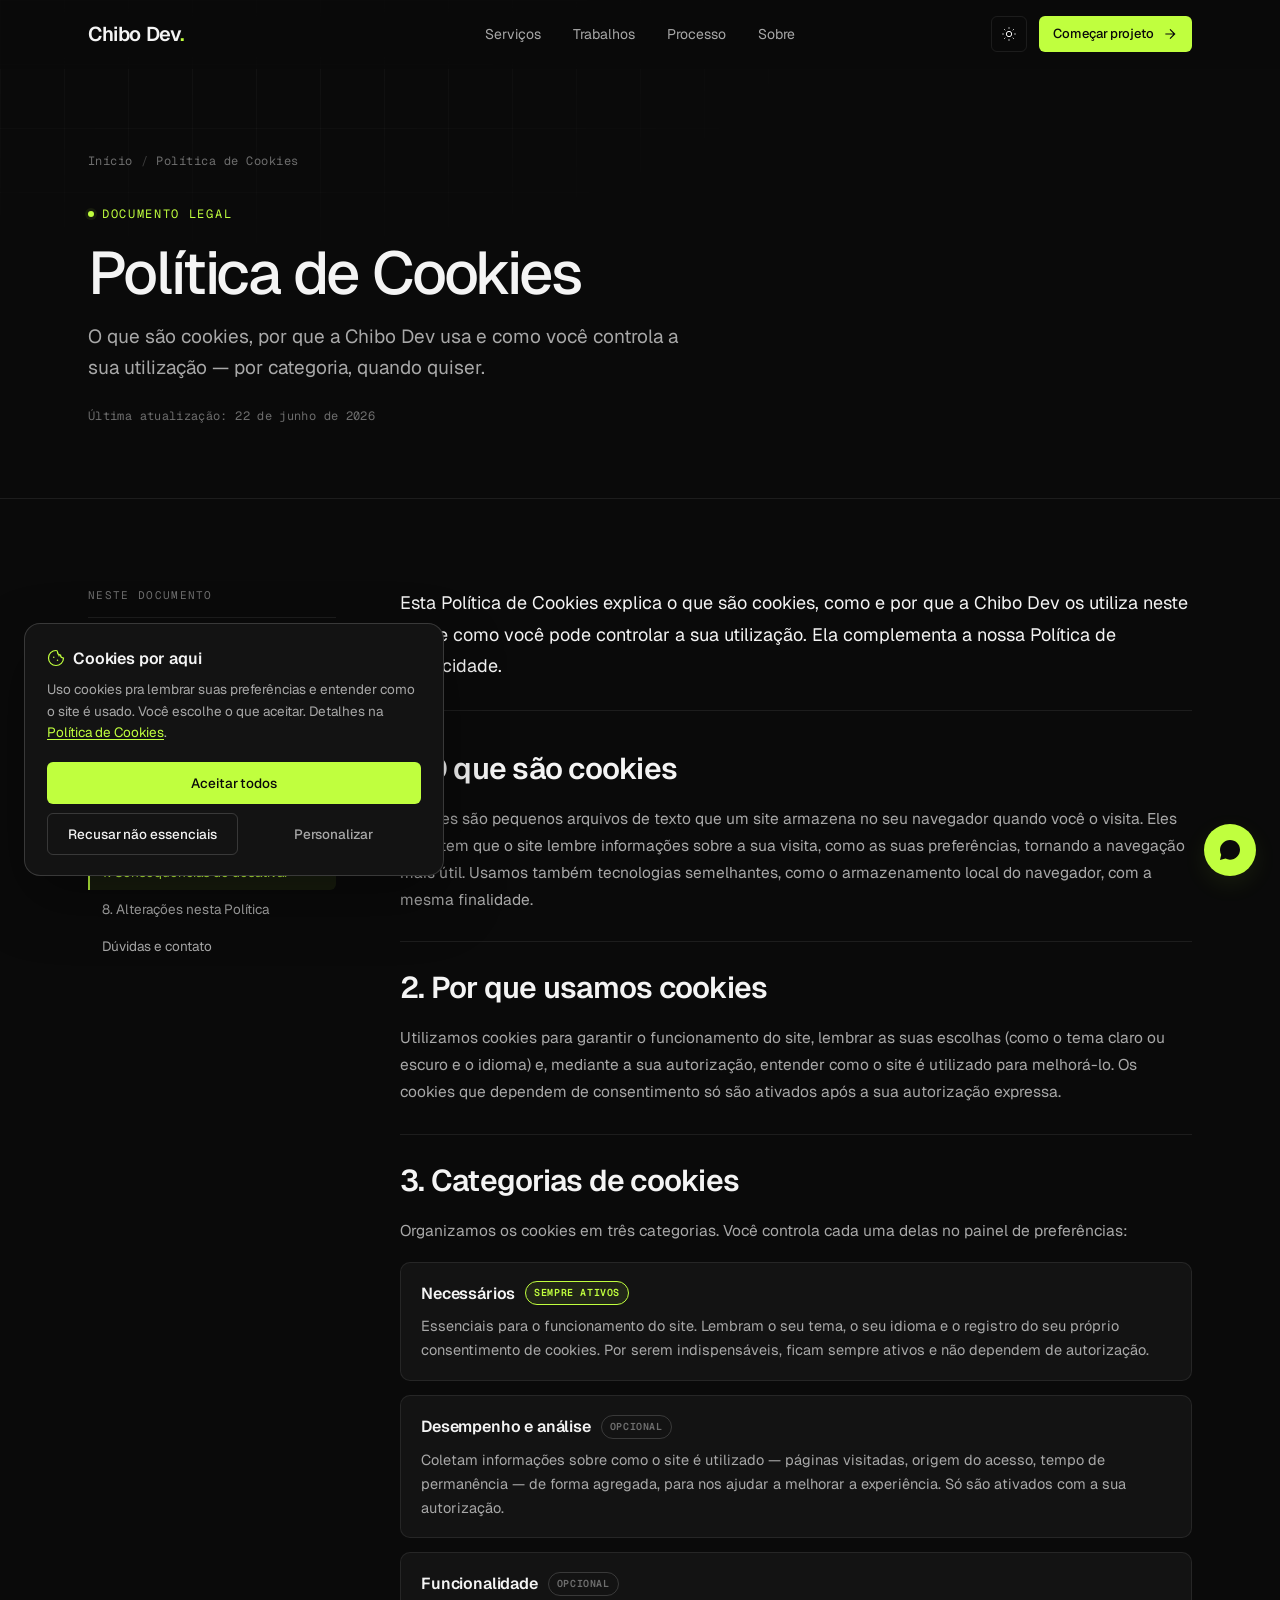
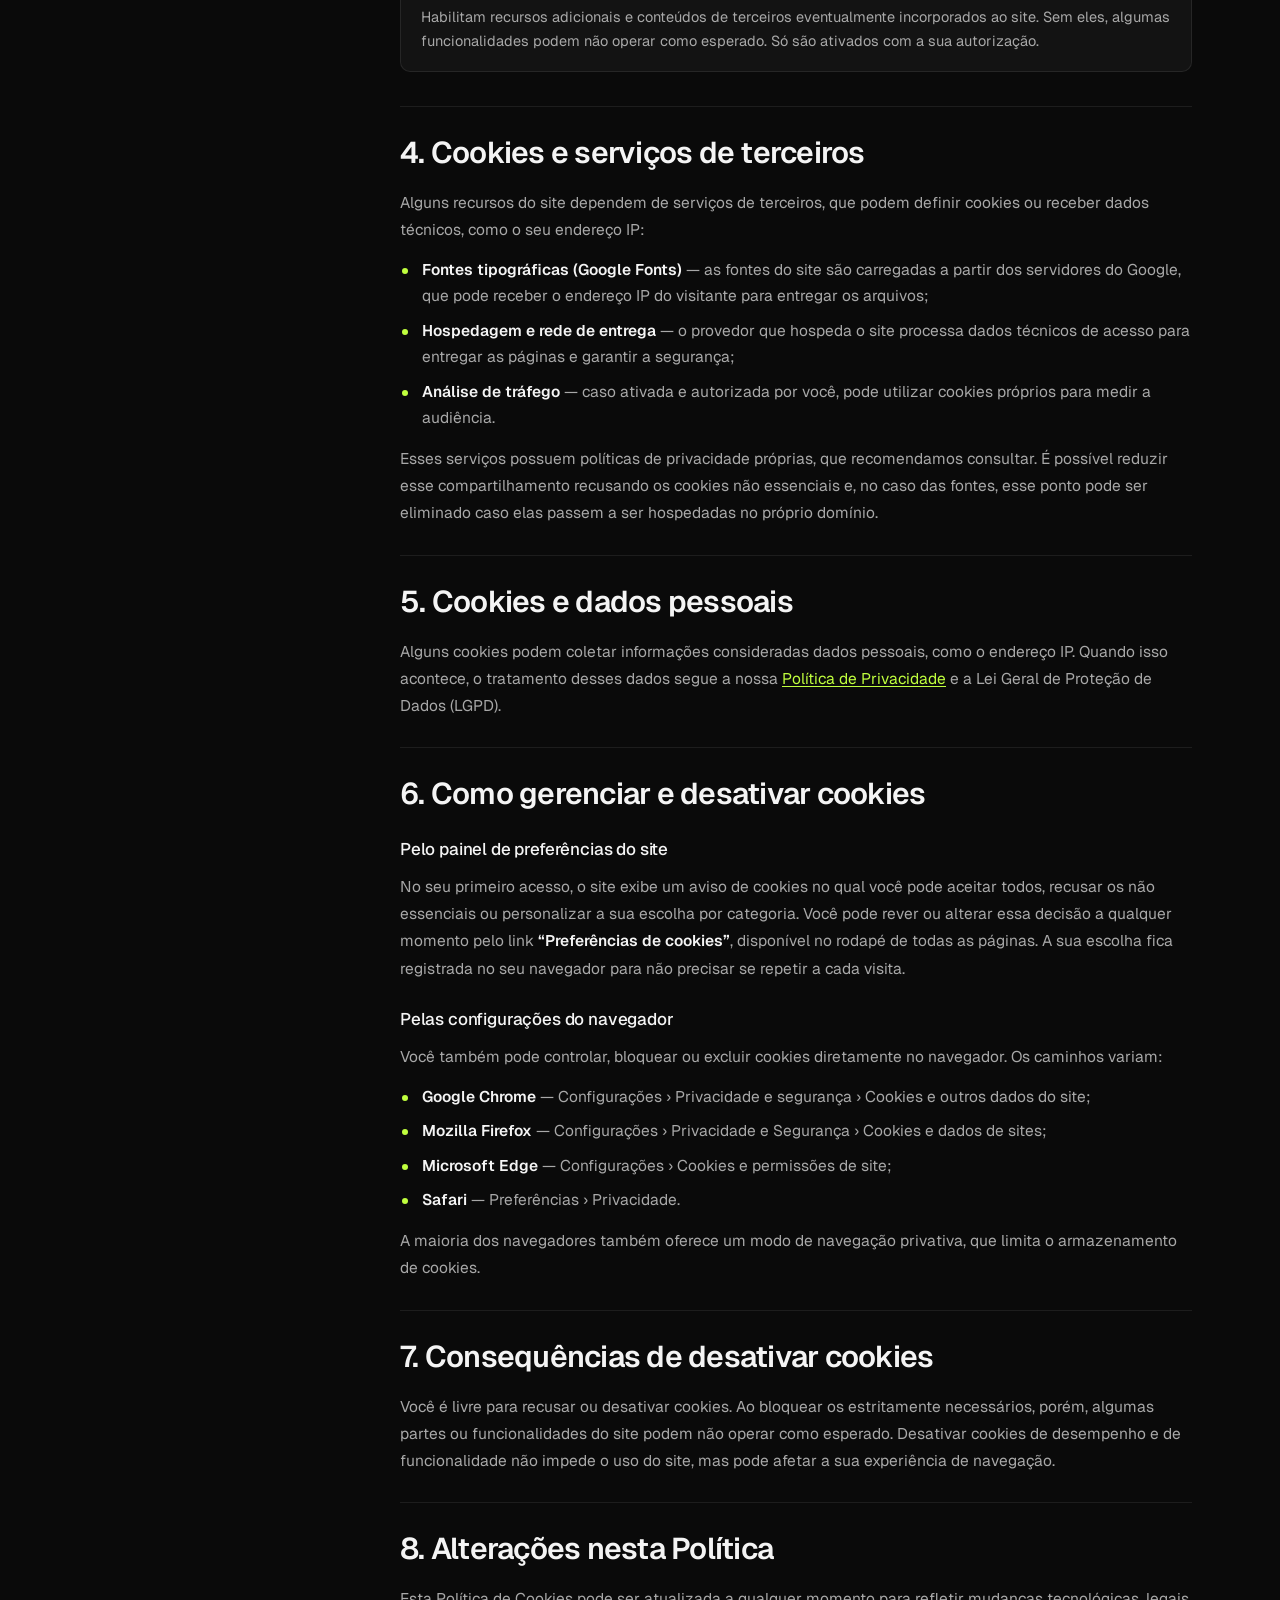
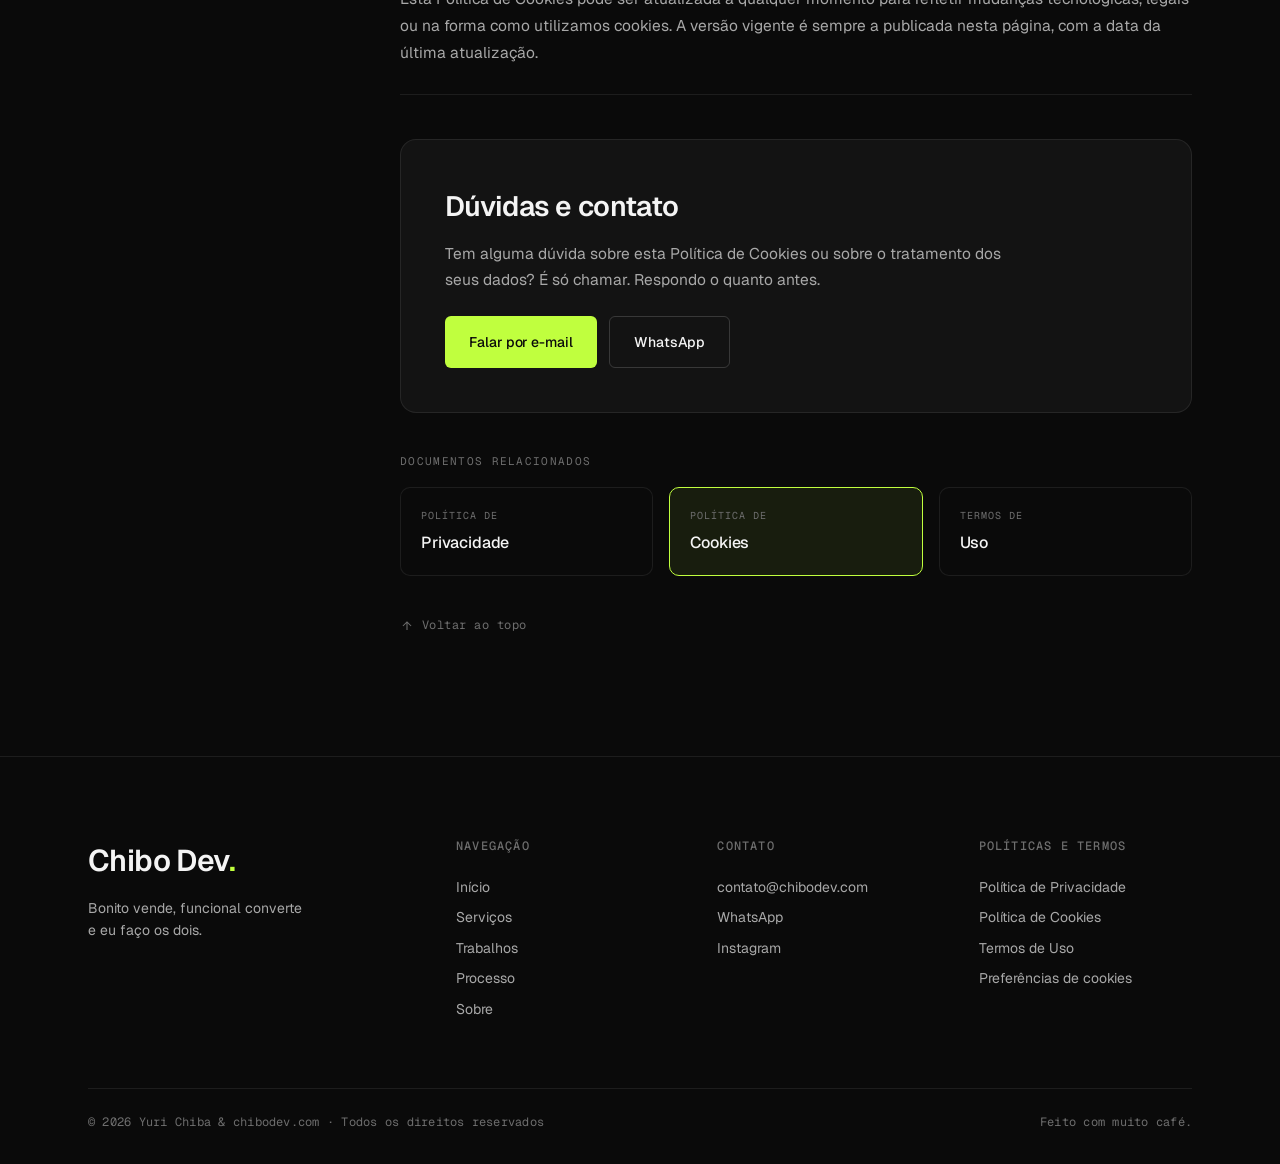
==== commit debfe78a: "Add files via upload" ====
--- a/politica-de-cookies.html
+++ b/politica-de-cookies.html
@@ -4,7 +4,7 @@
   <meta charset="UTF-8" />
   <meta name="viewport" content="width=device-width, initial-scale=1.0" />
   <meta name="description" content="O que são cookies, como a Chibo Dev os utiliza e como você pode gerenciar ou desativar a sua utilização." />
-  <meta name="author" content="Yuri Chibo" />
+  <meta name="author" content="Chibo Dev" />
   <meta name="robots" content="index, follow" />
   <meta property="og:title" content="Política de Cookies | Chibo Dev" />
   <meta property="og:description" content="O que são cookies, como a Chibo Dev os utiliza e como você pode gerenciar ou desativar a sua utilização." />
@@ -22,7 +22,7 @@
   <header class="header" id="header">
     <div class="container header__inner">
       <a href="index.html" class="logo" aria-label="Chibo Dev">
-        Chibo <span class="logo__dot">Dev</span>
+        Chibo Dev<span class="logo__dot">.</span>
       </a>
       <nav class="nav" aria-label="Navegação principal">
         <a href="index.html#services">Serviços</a>
@@ -35,7 +35,7 @@
           <svg class="theme-toggle__icon theme-toggle__icon--sun" viewBox="0 0 24 24" fill="none" stroke="currentColor" stroke-width="1.5"><circle cx="12" cy="12" r="4"/><path d="M12 2v2M12 20v2M4.93 4.93l1.41 1.41M17.66 17.66l1.41 1.41M2 12h2M20 12h2M4.93 19.07l1.41-1.41M17.66 6.34l1.41-1.41"/></svg>
           <svg class="theme-toggle__icon theme-toggle__icon--moon" viewBox="0 0 24 24" fill="none" stroke="currentColor" stroke-width="1.5"><path d="M21 12.79A9 9 0 1 1 11.21 3 7 7 0 0 0 21 12.79z"/></svg>
         </button>
-        <a href="index.html#contact" class="btn btn--primary btn--sm">Conversar</a>
+        <a href="index.html#contact" class="btn btn--primary btn--sm"><span>Começar projeto</span><svg viewBox="0 0 24 24" fill="none" stroke="currentColor" stroke-width="1.8"><path d="M5 12h14M12 5l7 7-7 7"/></svg></a>
       </div>
     </div>
   </header>
@@ -170,11 +170,12 @@
     <div class="container">
       <div class="footer__grid">
         <div class="footer__brand">
-          <div class="logo">Chibo <span class="logo__dot">Dev</span></div>
-          <p>Sites e automações sob medida.</p>
+          <div class="logo">Chibo Dev<span class="logo__dot">.</span></div>
+          <p>Bonito vende, funcional converte<br>e eu faço os dois.</p>
         </div>
         <div class="footer__col">
           <h4>Navegação</h4>
+          <a href="index.html">Início</a>
           <a href="index.html#services">Serviços</a>
           <a href="index.html#work">Trabalhos</a>
           <a href="index.html#process">Processo</a>
@@ -187,23 +188,15 @@
           <a href="https://instagram.com/chibodev" target="_blank" rel="noopener">Instagram</a>
         </div>
         <div class="footer__col">
-          <h4>Documentos</h4>
+          <h4>Políticas e termos</h4>
           <a href="politica-de-privacidade.html">Política de Privacidade</a>
           <a href="politica-de-cookies.html">Política de Cookies</a>
           <a href="termos-de-uso.html">Termos de Uso</a>
+          <a href="#" data-cookie-prefs>Preferências de cookies</a>
         </div>
       </div>
       <div class="footer__bottom">
-        <span>© 2026 Yuri Chibo · chibodev.com</span>
-        <nav class="footer__legal" aria-label="Páginas legais">
-          <a href="politica-de-privacidade.html">Privacidade</a>
-          <span class="footer__legal-sep" aria-hidden="true">·</span>
-          <a href="politica-de-cookies.html">Cookies</a>
-          <span class="footer__legal-sep" aria-hidden="true">·</span>
-          <a href="termos-de-uso.html">Termos</a>
-          <span class="footer__legal-sep" aria-hidden="true">·</span>
-          <a href="#" data-cookie-prefs>Preferências de cookies</a>
-        </nav>
+        <span>© 2026 Yuri Chiba &amp; chibodev.com · Todos os direitos reservados</span>
         <span>Feito com muito café.</span>
       </div>
     </div>
--- a/assets/css/style.css
+++ b/assets/css/style.css
@@ -212,6 +212,11 @@
   gap: 12px;
   justify-self: end;
 }
+.header__actions .lang-toggle,
+.header__actions .theme-toggle,
+.header__actions .btn--sm {
+  height: 36px;
+}
 
 /* Lang toggle */
 .lang-toggle {
@@ -605,6 +610,20 @@
   border-color: var(--text);
 }
 
+/* ----- Logos de clientes (imagens PNG) ----- */
+.logo-img {
+  height: 30px;
+  width: auto;
+  max-width: 180px;
+  object-fit: contain;
+  opacity: .7;
+  transition: opacity .3s var(--ease), transform .3s var(--ease);
+}
+.logo-img:hover {
+  opacity: 1;
+  transform: translateY(-2px);
+}
+
 /* ============================================== */
 /* SERVICES                                        */
 /* ============================================== */
@@ -614,7 +633,7 @@
 }
 .services__grid {
   display: grid;
-  grid-template-columns: repeat(2, 1fr);
+  grid-template-columns: repeat(3, 1fr);
   gap: 0;
   border-top: 1px solid var(--border);
   border-left: 1px solid var(--border);
@@ -808,6 +827,12 @@
   z-index: 3;
   filter: drop-shadow(0 2px 8px rgba(0,0,0,0.3));
 }
+
+/* Bandeira dos EUA em SVG: renderiza igual em qualquer sistema (o emoji de bandeira aparece como "US" no Windows) */
+.flag-us { display: block; border-radius: 2px; }
+.case__flag .flag-us { width: 26px; height: auto; }
+.testimonial__flag { display: inline-flex; align-items: center; vertical-align: middle; margin-left: 3px; }
+.testimonial__flag .flag-us { width: 18px; height: auto; box-shadow: 0 0 0 1px rgba(0,0,0,0.12); }
 
 
 /* ===== Device mockup: laptop + phone ===== */
@@ -1467,6 +1492,9 @@
   margin-bottom: 64px;
 }
 
+.footer__brand .logo {
+  font-size: 30px;
+}
 .footer__brand p {
   color: var(--text-soft);
   font-size: 14px;
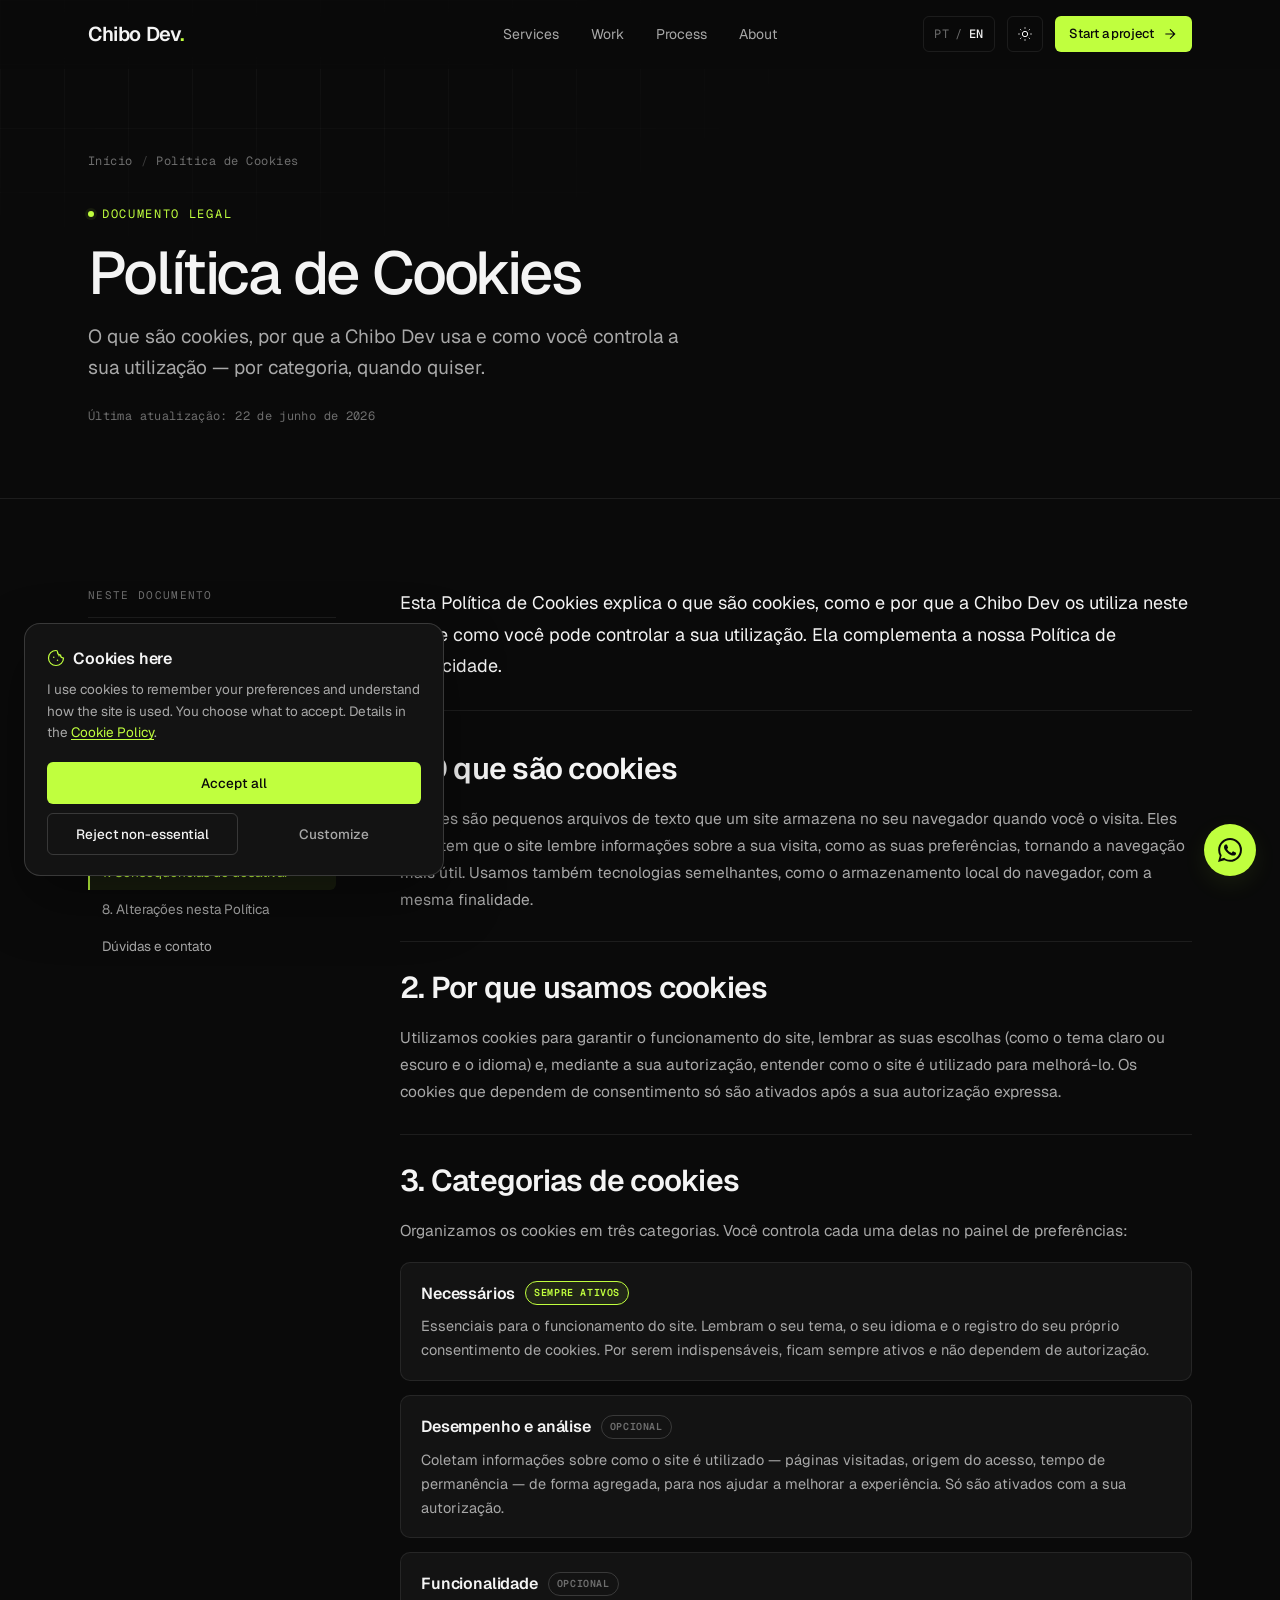
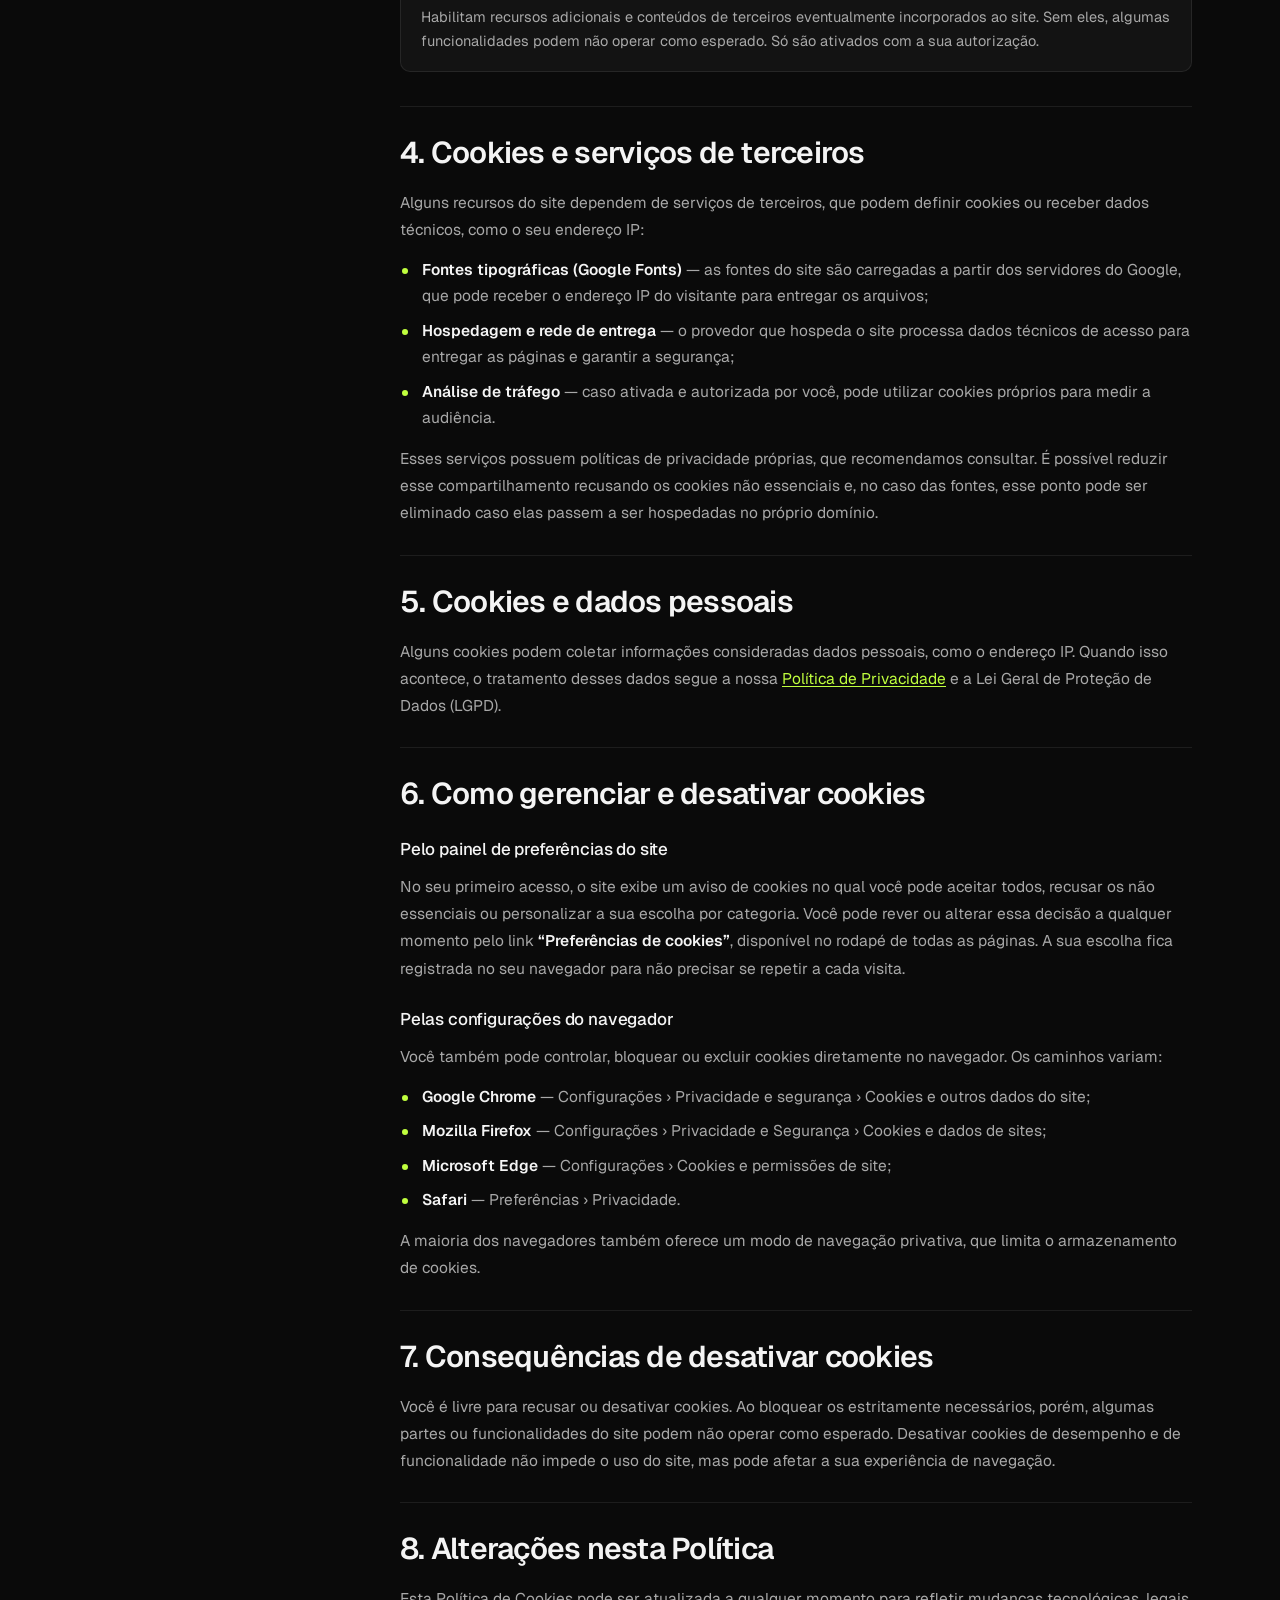
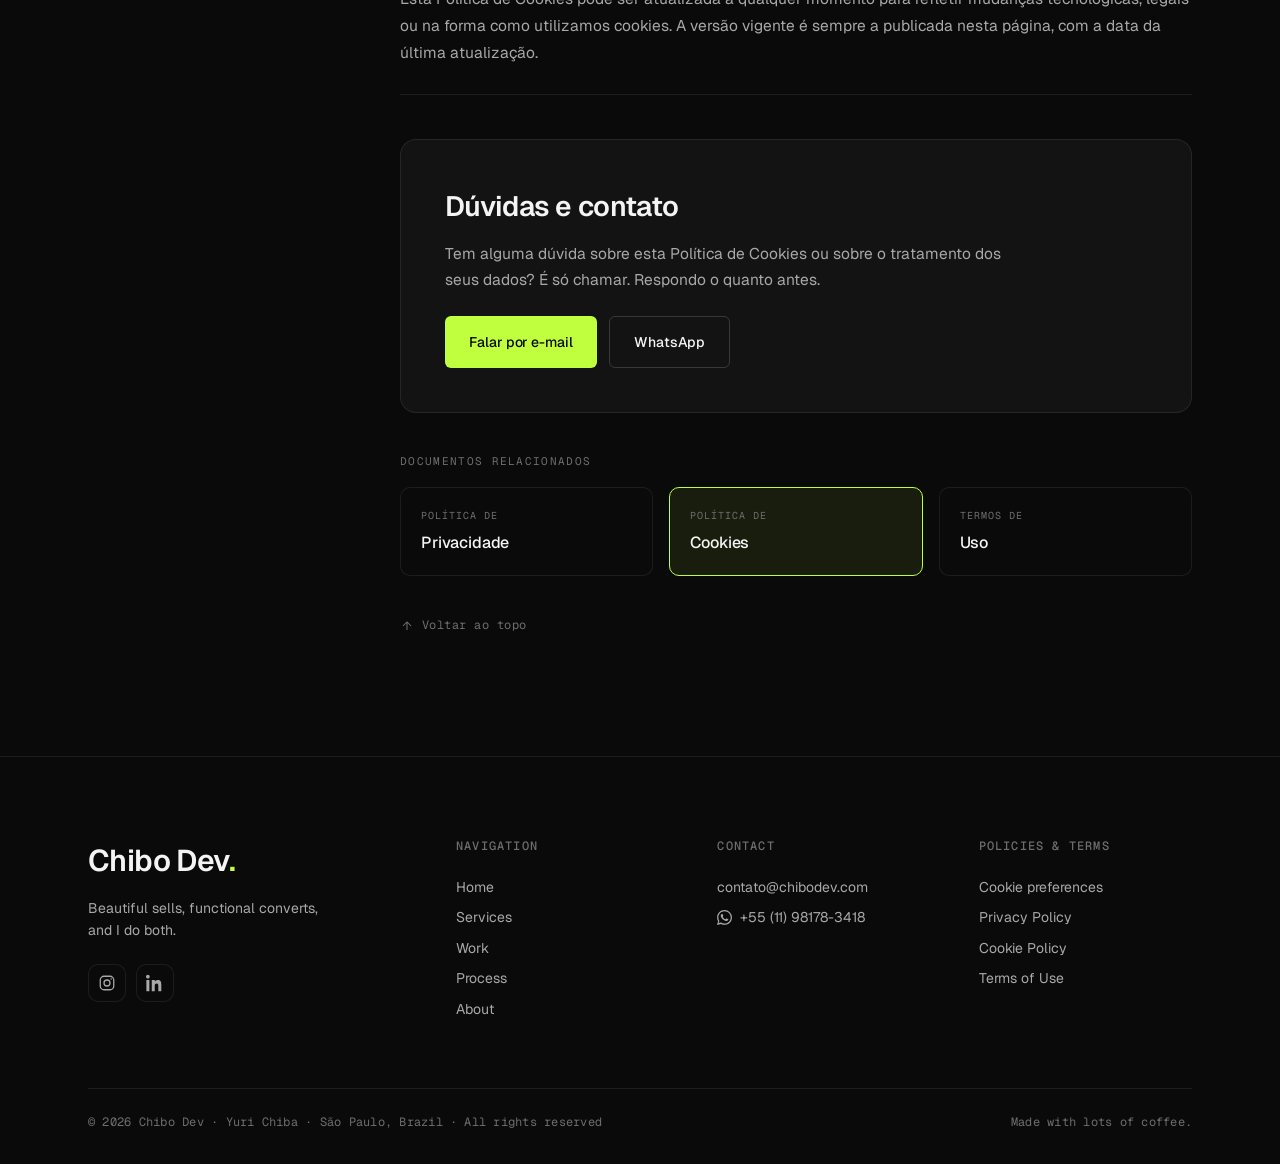
==== commit 5349482c: "Add files via upload" ====
--- a/politica-de-cookies.html
+++ b/politica-de-cookies.html
@@ -10,6 +10,12 @@
   <meta property="og:description" content="O que são cookies, como a Chibo Dev os utiliza e como você pode gerenciar ou desativar a sua utilização." />
   <meta property="og:type" content="website" />
   <meta property="og:url" content="https://chibodev.com/politica-de-cookies.html" />
+  <meta property="og:image" content="https://chibodev.com/assets/img/og-image.jpg" />
+  <meta property="og:image:width" content="1200" />
+  <meta property="og:image:height" content="630" />
+  <meta property="og:image:alt" content="Chibo Dev — criação de sites que convertem" />
+  <meta name="twitter:card" content="summary_large_image" />
+  <meta name="twitter:image" content="https://chibodev.com/assets/img/og-image.jpg" />
   <link rel="canonical" href="https://chibodev.com/politica-de-cookies.html" />
   <title>Política de Cookies | Chibo Dev</title>
   <link rel="preconnect" href="https://fonts.googleapis.com" />
@@ -19,23 +25,28 @@
 </head>
 <body>
   <a id="top"></a>
-  <header class="header" id="header">
+    <header class="header" id="header">
     <div class="container header__inner">
       <a href="index.html" class="logo" aria-label="Chibo Dev">
         Chibo Dev<span class="logo__dot">.</span>
       </a>
       <nav class="nav" aria-label="Navegação principal">
-        <a href="index.html#services">Serviços</a>
-        <a href="index.html#work">Trabalhos</a>
-        <a href="index.html#process">Processo</a>
-        <a href="index.html#about">Sobre</a>
+        <a href="index.html#services" data-i18n="nav.services">Serviços</a>
+        <a href="index.html#work" data-i18n="nav.work">Trabalhos</a>
+        <a href="index.html#process" data-i18n="nav.process">Processo</a>
+        <a href="index.html#about" data-i18n="nav.about">Sobre</a>
       </nav>
       <div class="header__actions">
+        <button class="lang-toggle" id="langToggle" aria-label="Trocar idioma">
+          <span class="lang-toggle__opt is-active" data-lang="pt">PT</span>
+          <span class="lang-toggle__sep">/</span>
+          <span class="lang-toggle__opt" data-lang="en">EN</span>
+        </button>
         <button class="theme-toggle" id="themeToggle" aria-label="Alternar tema">
           <svg class="theme-toggle__icon theme-toggle__icon--sun" viewBox="0 0 24 24" fill="none" stroke="currentColor" stroke-width="1.5"><circle cx="12" cy="12" r="4"/><path d="M12 2v2M12 20v2M4.93 4.93l1.41 1.41M17.66 17.66l1.41 1.41M2 12h2M20 12h2M4.93 19.07l1.41-1.41M17.66 6.34l1.41-1.41"/></svg>
           <svg class="theme-toggle__icon theme-toggle__icon--moon" viewBox="0 0 24 24" fill="none" stroke="currentColor" stroke-width="1.5"><path d="M21 12.79A9 9 0 1 1 11.21 3 7 7 0 0 0 21 12.79z"/></svg>
         </button>
-        <a href="index.html#contact" class="btn btn--primary btn--sm"><span>Começar projeto</span><svg viewBox="0 0 24 24" fill="none" stroke="currentColor" stroke-width="1.8"><path d="M5 12h14M12 5l7 7-7 7"/></svg></a>
+        <a href="index.html#contact" class="btn btn--primary btn--sm"><span data-i18n="nav.cta">Começar projeto</span><svg viewBox="0 0 24 24" fill="none" stroke="currentColor" stroke-width="1.8"><path d="M5 12h14M12 5l7 7-7 7"/></svg></a>
       </div>
     </div>
   </header>
@@ -166,43 +177,58 @@
     </div>
   </div>
 
-  <footer class="footer">
+    <footer class="footer">
     <div class="container">
       <div class="footer__grid">
         <div class="footer__brand">
           <div class="logo">Chibo Dev<span class="logo__dot">.</span></div>
-          <p>Bonito vende, funcional converte<br>e eu faço os dois.</p>
-        </div>
+          <p data-i18n="footer.tagline">Bonito vende, funcional converte<br>e eu faço os dois.</p>
+          <div class="footer__social">
+            <a href="https://instagram.com/chibodev" target="_blank" rel="noopener" aria-label="Instagram">
+              <svg viewBox="0 0 24 24" fill="none" stroke="currentColor" stroke-width="1.7"><rect x="3" y="3" width="18" height="18" rx="5"/><circle cx="12" cy="12" r="4"/><circle cx="17.5" cy="6.5" r="1" fill="currentColor" stroke="none"/></svg>
+            </a>
+            <a href="https://www.linkedin.com/in/yuri-chiba/" target="_blank" rel="noopener" aria-label="LinkedIn">
+              <svg viewBox="0 0 24 24" fill="currentColor"><path d="M4.98 3.5C4.98 4.88 3.87 6 2.5 6S0 4.88 0 3.5 1.12 1 2.5 1s2.48 1.12 2.48 2.5zM.5 8h4V23h-4V8zm7.5 0h3.8v2.05h.05c.53-1 1.83-2.05 3.77-2.05 4.03 0 4.78 2.65 4.78 6.1V23h-4v-6.6c0-1.57-.03-3.6-2.2-3.6-2.2 0-2.54 1.72-2.54 3.49V23h-4V8z"/></svg>
+            </a>
+          </div>
+        </div>
+
         <div class="footer__col">
-          <h4>Navegação</h4>
-          <a href="index.html">Início</a>
-          <a href="index.html#services">Serviços</a>
-          <a href="index.html#work">Trabalhos</a>
-          <a href="index.html#process">Processo</a>
-          <a href="index.html#about">Sobre</a>
-        </div>
+          <h4 data-i18n="footer.nav">Navegação</h4>
+          <a href="index.html" data-i18n="nav.home">Início</a>
+          <a href="index.html#services" data-i18n="nav.services">Serviços</a>
+          <a href="index.html#work" data-i18n="nav.work">Trabalhos</a>
+          <a href="index.html#process" data-i18n="nav.process">Processo</a>
+          <a href="index.html#about" data-i18n="nav.about">Sobre</a>
+        </div>
+
         <div class="footer__col">
-          <h4>Contato</h4>
+          <h4 data-i18n="footer.contact">Contato</h4>
           <a href="mailto:contato@chibodev.com">contato@chibodev.com</a>
-          <a href="https://wa.me/5511981783418" target="_blank" rel="noopener">WhatsApp</a>
-          <a href="https://instagram.com/chibodev" target="_blank" rel="noopener">Instagram</a>
-        </div>
+          <a href="https://wa.me/5511981783418" target="_blank" rel="noopener" class="footer__wa">
+            <svg class="footer__wa-icon" viewBox="0 0 24 24" fill="currentColor" aria-hidden="true"><path d="M.057 24l1.687-6.163a11.867 11.867 0 0 1-1.587-5.946C.16 5.335 5.495 0 12.05 0a11.817 11.817 0 0 1 8.413 3.488 11.824 11.824 0 0 1 3.48 8.414c-.003 6.557-5.338 11.892-11.893 11.892a11.9 11.9 0 0 1-5.688-1.448L.057 24zm6.597-3.807c1.676.995 3.276 1.591 5.392 1.592 5.448 0 9.886-4.434 9.889-9.885.002-5.462-4.415-9.89-9.881-9.892-5.452 0-9.887 4.434-9.889 9.884a9.86 9.86 0 0 0 1.51 5.26l-.999 3.648 3.738-.981zm11.387-5.464c-.074-.124-.272-.198-.57-.347-.297-.149-1.758-.868-2.031-.967-.272-.099-.47-.149-.669.149-.198.297-.768.967-.941 1.165-.173.198-.347.223-.644.074-.297-.149-1.255-.462-2.39-1.475-.883-.788-1.48-1.761-1.653-2.059-.173-.297-.018-.458.13-.606.134-.133.297-.347.446-.521.151-.172.2-.296.3-.495.099-.198.05-.372-.025-.521-.075-.148-.669-1.611-.916-2.206-.242-.579-.487-.501-.669-.51l-.57-.01c-.198 0-.52.074-.792.372s-1.04 1.016-1.04 2.479 1.065 2.876 1.213 3.074c.149.198 2.095 3.2 5.076 4.487.709.306 1.263.489 1.694.626.712.226 1.36.194 1.872.118.571-.085 1.758-.719 2.006-1.413.248-.695.248-1.29.173-1.414z"/></svg>
+            +55 (11) 98178-3418
+          </a>
+        </div>
+
         <div class="footer__col">
-          <h4>Políticas e termos</h4>
-          <a href="politica-de-privacidade.html">Política de Privacidade</a>
-          <a href="politica-de-cookies.html">Política de Cookies</a>
-          <a href="termos-de-uso.html">Termos de Uso</a>
-          <a href="#" data-cookie-prefs>Preferências de cookies</a>
-        </div>
-      </div>
+          <h4 data-i18n="footer.legal">Políticas e termos</h4>
+          <a href="#" data-cookie-prefs data-i18n="footer.prefs">Preferências de cookies</a>
+          <a href="politica-de-privacidade.html" data-i18n="footer.privacy">Política de Privacidade</a>
+          <a href="politica-de-cookies.html" data-i18n="footer.cookies">Política de Cookies</a>
+          <a href="termos-de-uso.html" data-i18n="footer.terms">Termos de Uso</a>
+        </div>
+      </div>
+
       <div class="footer__bottom">
-        <span>© 2026 Yuri Chiba &amp; chibodev.com · Todos os direitos reservados</span>
-        <span>Feito com muito café.</span>
+        <!-- Quando o CNPJ sair: trocar por "© 2026 Chibo Dev · Yuri Chiba — CNPJ XX.XXX.XXX/0001-XX · São Paulo, Brasil · Todos os direitos reservados" (atualizar também em main.js: footer.copyright PT/EN) -->
+        <span data-i18n="footer.copyright">© 2026 Chibo Dev · Yuri Chiba · São Paulo, Brasil · Todos os direitos reservados</span>
+        <span data-i18n="footer.made">Feito com muito café.</span>
       </div>
     </div>
   </footer>
 
-  <a href="https://wa.me/5511981783418" class="float-wa" target="_blank" rel="noopener" aria-label="WhatsApp"><svg viewBox="0 0 24 24" fill="currentColor"><path d="M17.5 14.4c-.3-.1-1.7-.8-1.9-.9-.3-.1-.5-.1-.7.1-.2.3-.8.9-.9 1.1-.2.2-.3.2-.6.1-.3-.1-1.2-.4-2.3-1.4-.9-.8-1.4-1.7-1.6-2-.2-.3 0-.5.1-.6.1-.1.3-.3.4-.5.1-.2.2-.3.3-.5.1-.2 0-.4 0-.5 0-.1-.7-1.6-.9-2.2-.2-.6-.5-.5-.7-.5h-.6c-.2 0-.5.1-.8.4-.3.3-1 1-1 2.4 0 1.4 1 2.8 1.2 3 .1.2 2 3.1 4.9 4.3.7.3 1.2.5 1.6.6.7.2 1.3.2 1.8.1.5-.1 1.7-.7 1.9-1.3.2-.6.2-1.2.2-1.3-.1-.2-.3-.3-.6-.4M12 2C6.5 2 2 6.5 2 12c0 1.7.4 3.3 1.2 4.7L2 22l5.5-1.4c1.3.7 2.9 1.1 4.5 1.1 5.5 0 10-4.5 10-10S17.5 2 12 2z"/></svg></a>
+  <a href="https://wa.me/5511981783418" class="float-wa" target="_blank" rel="noopener" aria-label="WhatsApp"><svg viewBox="0 0 24 24" fill="currentColor"><path d="M.057 24l1.687-6.163a11.867 11.867 0 0 1-1.587-5.946C.16 5.335 5.495 0 12.05 0a11.817 11.817 0 0 1 8.413 3.488 11.824 11.824 0 0 1 3.48 8.414c-.003 6.557-5.338 11.892-11.893 11.892a11.9 11.9 0 0 1-5.688-1.448L.057 24zm6.597-3.807c1.676.995 3.276 1.591 5.392 1.592 5.448 0 9.886-4.434 9.889-9.885.002-5.462-4.415-9.89-9.881-9.892-5.452 0-9.887 4.434-9.889 9.884a9.86 9.86 0 0 0 1.51 5.26l-.999 3.648 3.738-.981zm11.387-5.464c-.074-.124-.272-.198-.57-.347-.297-.149-1.758-.868-2.031-.967-.272-.099-.47-.149-.669.149-.198.297-.768.967-.941 1.165-.173.198-.347.223-.644.074-.297-.149-1.255-.462-2.39-1.475-.883-.788-1.48-1.761-1.653-2.059-.173-.297-.018-.458.13-.606.134-.133.297-.347.446-.521.151-.172.2-.296.3-.495.099-.198.05-.372-.025-.521-.075-.148-.669-1.611-.916-2.206-.242-.579-.487-.501-.669-.51l-.57-.01c-.198 0-.52.074-.792.372s-1.04 1.016-1.04 2.479 1.065 2.876 1.213 3.074c.149.198 2.095 3.2 5.076 4.487.709.306 1.263.489 1.694.626.712.226 1.36.194 1.872.118.571-.085 1.758-.719 2.006-1.413.248-.695.248-1.29.173-1.414z"/></svg></a>
 
   <script src="assets/js/main.js"></script>
   <script src="assets/js/cookie-consent.js"></script>
--- a/assets/css/style.css
+++ b/assets/css/style.css
@@ -123,10 +123,12 @@
 }
 
 .section-head__sub {
+  flex-basis: 100%;
   font-size: 16px;
-  color: var(--text-soft);
-  margin-left: auto;
-  max-width: 320px;
+  line-height: 1.6;
+  color: var(--text-soft);
+  max-width: 520px;
+  margin-top: 8px;
 }
 
 /* ============================================== */
@@ -511,7 +513,6 @@
   gap: 24px;
   flex-wrap: wrap;
   padding-top: 32px;
-  border-top: 1px solid var(--border);
   max-width: 580px;
   animation: fadeInUp .8s var(--ease) 1.1s both;
 }
@@ -649,6 +650,8 @@
   transition: background-color .4s var(--ease), transform .4s var(--ease);
   position: relative;
   overflow: hidden;
+  display: flex;
+  flex-direction: column;
 }
 
 /* Highlight no hover: linha lime que cresce em diagonal */
@@ -745,6 +748,7 @@
   flex-wrap: wrap;
   gap: 8px;
   position: relative;
+  margin-top: auto;
 }
 .service__tags li {
   font-family: 'Geist Mono', monospace;
@@ -754,11 +758,11 @@
   border: 1px solid var(--border);
   border-radius: 100px;
   letter-spacing: 0.05em;
-  transition: border-color .3s ease, transform .3s var(--ease);
-}
-.service:hover .service__tags li:nth-child(1) { transform: translateY(-2px); transition-delay: .05s; }
-.service:hover .service__tags li:nth-child(2) { transform: translateY(-2px); transition-delay: .1s; }
-.service:hover .service__tags li:nth-child(3) { transform: translateY(-2px); transition-delay: .15s; }
+  transition: border-color .3s ease, transform .4s var(--ease);
+}
+.service:hover .service__tags li:nth-child(1) { transform: translateY(-4px); transition-delay: .07s; }
+.service:hover .service__tags li:nth-child(2) { transform: translateY(-4px); transition-delay: .14s; }
+.service:hover .service__tags li:nth-child(3) { transform: translateY(-4px); transition-delay: .21s; }
 
 /* ============================================== */
 /* WORK                                            */
@@ -1375,10 +1379,11 @@
   font-size: 15px;
   line-height: 1.7;
   max-width: 680px;
-}
-
-.faq__item[open] .faq__answer {
-  animation: fadeInUp .4s var(--ease);
+  overflow: hidden;
+  transition: height .35s var(--ease);
+}
+.faq__answer > p {
+  transition: opacity .3s var(--ease), transform .3s var(--ease);
 }
 
 /* ============================================== */
@@ -1392,8 +1397,26 @@
 .contact__inner {
   display: grid;
   grid-template-columns: 1fr 1fr;
-  gap: clamp(40px, 6vw, 80px);
-  align-items: start;
+  grid-template-areas:
+    "intro form"
+    "assur .";
+  column-gap: clamp(40px, 6vw, 80px);
+  row-gap: 28px;
+  align-items: stretch;
+}
+.contact__intro { grid-area: intro; }
+.contact__form { grid-area: form; }
+.contact__assurances { grid-area: assur; }
+
+/* Contato: "07" fora do fluxo, pra o topo do card ancorar no headline (não no número) */
+.contact__intro .section-head {
+  position: relative;
+  margin-bottom: 24px;
+}
+.contact__intro .section-head__num {
+  position: absolute;
+  left: 0;
+  bottom: calc(100% + 10px);
 }
 
 .contact__title em {
@@ -1447,6 +1470,19 @@
   display: flex;
   flex-direction: column;
   gap: 20px;
+}
+/* Desktop: o campo de mensagem preenche a altura que o lado esquerdo define,
+   pra base do form sempre bater com a caixa de e-mail (headline→e-mail) */
+@media (min-width: 901px) {
+  .contact__form .field--grow {
+    flex: 1 1 auto;
+    min-height: 0;
+  }
+  .contact__form .field--grow textarea {
+    flex: 1 1 0;
+    min-height: 0;
+    resize: none;
+  }
 }
 
 .field {
@@ -1501,6 +1537,32 @@
   margin-top: 12px;
   max-width: 240px;
 }
+.footer__social {
+  display: flex;
+  gap: 10px;
+  margin-top: 22px;
+}
+.footer__social a {
+  width: 38px;
+  height: 38px;
+  display: inline-flex;
+  align-items: center;
+  justify-content: center;
+  border: 1px solid var(--border);
+  border-radius: var(--radius-md);
+  color: var(--text-soft);
+  background: var(--bg);
+  transition: color .2s ease, border-color .2s ease, transform .2s ease;
+}
+.footer__social a:hover {
+  color: var(--accent);
+  border-color: var(--accent);
+  transform: translateY(-2px);
+}
+.footer__social svg {
+  width: 18px;
+  height: 18px;
+}
 
 .footer__col h4 {
   font-family: 'Geist Mono', monospace;
@@ -1519,6 +1581,17 @@
   transition: color .2s ease;
 }
 .footer__col a:hover { color: var(--accent); }
+
+.footer__col a.footer__wa {
+  display: inline-flex;
+  align-items: center;
+  gap: 8px;
+}
+.footer__wa-icon {
+  width: 15px;
+  height: 15px;
+  flex-shrink: 0;
+}
 
 .footer__langs {
   font-size: 14px;
@@ -1954,10 +2027,64 @@
 
 /* ===== Depoimentos ===== */
 .testimonials { background: var(--bg); }
-.testimonials__grid {
-  display: grid;
-  grid-template-columns: repeat(3, 1fr);
+.testimonials__carousel {
+  position: relative;
+}
+.testimonials__track {
+  display: flex;
   gap: 24px;
+  overflow-x: auto;
+  scroll-snap-type: x mandatory;
+  scroll-behavior: smooth;
+  scrollbar-width: none;
+  -ms-overflow-style: none;
+  padding-bottom: 14px;
+}
+.testimonials__track::-webkit-scrollbar { display: none; }
+.testimonials__track > .testimonial {
+  flex: 0 0 auto;
+  width: calc((100% - 48px) / 3); /* 3 cards completos, 2 gaps de 24px */
+  scroll-snap-align: start;
+}
+@media (max-width: 900px) {
+  .testimonials__track > .testimonial { width: calc((100% - 16px) / 2); } /* 2 cards */
+}
+@media (max-width: 600px) {
+  .testimonials__track > .testimonial { width: 100%; } /* 1 card */
+}
+/* No carrossel, o reveal sobe 24px e isso geraria scroll vertical no track: só fade. */
+.testimonials__track > .testimonial.reveal { transform: none; }
+
+.testimonials__controls {
+  display: flex;
+  justify-content: flex-end;
+  gap: 12px;
+  margin-top: 28px;
+}
+.testimonials__arrow {
+  width: 46px; height: 46px;
+  border-radius: 50%;
+  border: 1px solid var(--border-strong);
+  background: transparent;
+  color: var(--text);
+  display: inline-flex;
+  align-items: center;
+  justify-content: center;
+  cursor: pointer;
+  transition: border-color .2s var(--ease), color .2s var(--ease), opacity .2s var(--ease);
+}
+.testimonials__arrow:hover:not(:disabled) {
+  border-color: var(--accent);
+  color: var(--accent);
+}
+.testimonials__arrow:disabled {
+  opacity: .3;
+  cursor: default;
+}
+.testimonials__arrow svg { width: 20px; height: 20px; }
+
+@media (prefers-reduced-motion: reduce) {
+  .testimonials__track { scroll-behavior: auto; }
 }
 .testimonial {
   position: relative;
@@ -2017,6 +2144,10 @@
   font-weight: 600;
   font-size: 17px;
 }
+img.testimonial__avatar {
+  object-fit: cover;
+  object-position: center 20%;
+}
 .testimonial__id { display: flex; flex-direction: column; gap: 2px; }
 .testimonial__name {
   font-weight: 500;
@@ -2036,17 +2167,62 @@
 
 /* ===== Faixa de CTA ===== */
 .cta-band {
+  position: relative;
+  overflow: hidden;
   padding: clamp(56px, 8vw, 96px) 0;
   background: var(--bg-elev);
   border-top: 1px solid var(--border);
   border-bottom: 1px solid var(--border);
 }
+/* Quadriculado, na mesma linguagem do hero */
+.cta-band::before {
+  content: '';
+  position: absolute;
+  inset: 0;
+  background-image:
+    linear-gradient(var(--grid-line) 1px, transparent 1px),
+    linear-gradient(90deg, var(--grid-line) 1px, transparent 1px);
+  background-size: 64px 64px;
+  mask-image: radial-gradient(ellipse 75% 70% at 50% 50%, black 20%, transparent 78%);
+  -webkit-mask-image: radial-gradient(ellipse 75% 70% at 50% 50%, black 20%, transparent 78%);
+  pointer-events: none;
+}
+/* Glow lime difuso e discreto, sobre o grid */
+.cta-band::after {
+  content: '';
+  position: absolute;
+  top: 50%;
+  left: 50%;
+  width: clamp(380px, 50vw, 620px);
+  height: clamp(380px, 50vw, 620px);
+  transform: translate(-50%, -50%);
+  background: radial-gradient(circle, var(--accent-soft) 0%, transparent 60%);
+  filter: blur(60px);
+  opacity: 0.5;
+  animation: glowPulse 6s ease-in-out infinite;
+  pointer-events: none;
+}
 .cta-band__inner {
+  position: relative;
+  z-index: 1;
   display: flex;
   align-items: center;
   justify-content: space-between;
   gap: 40px;
-  flex-wrap: wrap;
+}
+.cta-band__text {
+  flex: 1 1 0;
+  min-width: 0;
+}
+.cta-band__eyebrow {
+  display: inline-flex;
+  align-items: center;
+  font-family: 'Geist Mono', monospace;
+  font-size: 13px;
+  text-transform: uppercase;
+  letter-spacing: 0.14em;
+  color: var(--accent);
+  margin-bottom: 16px;
 }
 .cta-band__title {
   font-family: 'Geist', sans-serif;
@@ -2071,7 +2247,6 @@
 
 /* ===== Garantias no contato (risk reversal) ===== */
 .contact__assurances {
-  margin-top: 28px;
   display: flex;
   flex-direction: column;
   gap: 12px;
@@ -2091,16 +2266,16 @@
   border-radius: 50%;
   background: var(--accent-soft);
   border: 1px solid var(--accent);
-  position: relative;
+  display: flex;
+  align-items: center;
+  justify-content: center;
 }
 .contact__assurances-check::after {
   content: '';
-  position: absolute;
-  left: 5px; top: 2px;
   width: 4px; height: 8px;
   border: solid var(--accent);
   border-width: 0 1.5px 1.5px 0;
-  transform: rotate(45deg);
+  transform: translateY(-1px) rotate(45deg);
 }
 
 /* ===== Footer: links legais ===== */
@@ -2118,7 +2293,7 @@
 
 /* Responsivo dos novos componentes */
 @media (max-width: 900px) {
-  .testimonials__grid { grid-template-columns: 1fr; gap: 16px; }
+  .testimonials__track { gap: 16px; }
   .cta-band__inner { flex-direction: column; align-items: flex-start; gap: 28px; }
   .footer__legal { order: 3; }
 }
@@ -2144,7 +2319,14 @@
   .about__inner { grid-template-columns: 1fr; gap: 48px; }
   .about__visual { max-width: 280px; margin: 0 auto; }
 
-  .contact__inner { grid-template-columns: 1fr; }
+  .contact__inner {
+    grid-template-columns: 1fr;
+    grid-template-areas:
+      "intro"
+      "form"
+      "assur";
+    row-gap: 40px;
+  }
 
   .footer__grid {
     grid-template-columns: 1fr 1fr;
@@ -2815,3 +2997,32 @@
   .cc-banner { left: 12px; right: 12px; bottom: 12px; width: auto; }
   .cc-banner__row { flex-direction: column; }
 }
+
+/* ==========================================================
+   STATUS DO FORMULÁRIO DE CONTATO
+   ========================================================== */
+.form__status {
+  margin-top: 14px;
+  font-size: 0.9rem;
+  line-height: 1.5;
+  padding: 12px 14px;
+  border-radius: var(--radius-md);
+  border: 1px solid var(--border);
+  background: var(--bg-elev);
+  color: var(--text-soft);
+}
+.form__status--ok {
+  color: var(--text);
+  border-color: var(--accent);
+  background: var(--accent-soft);
+}
+.form__status--err {
+  color: #ff6b6b;
+  border-color: rgba(255, 107, 107, 0.40);
+  background: rgba(255, 107, 107, 0.08);
+}
+[data-theme="light"] .form__status--err {
+  color: #c0392b;
+  border-color: rgba(192, 57, 43, 0.35);
+  background: rgba(192, 57, 43, 0.06);
+}
